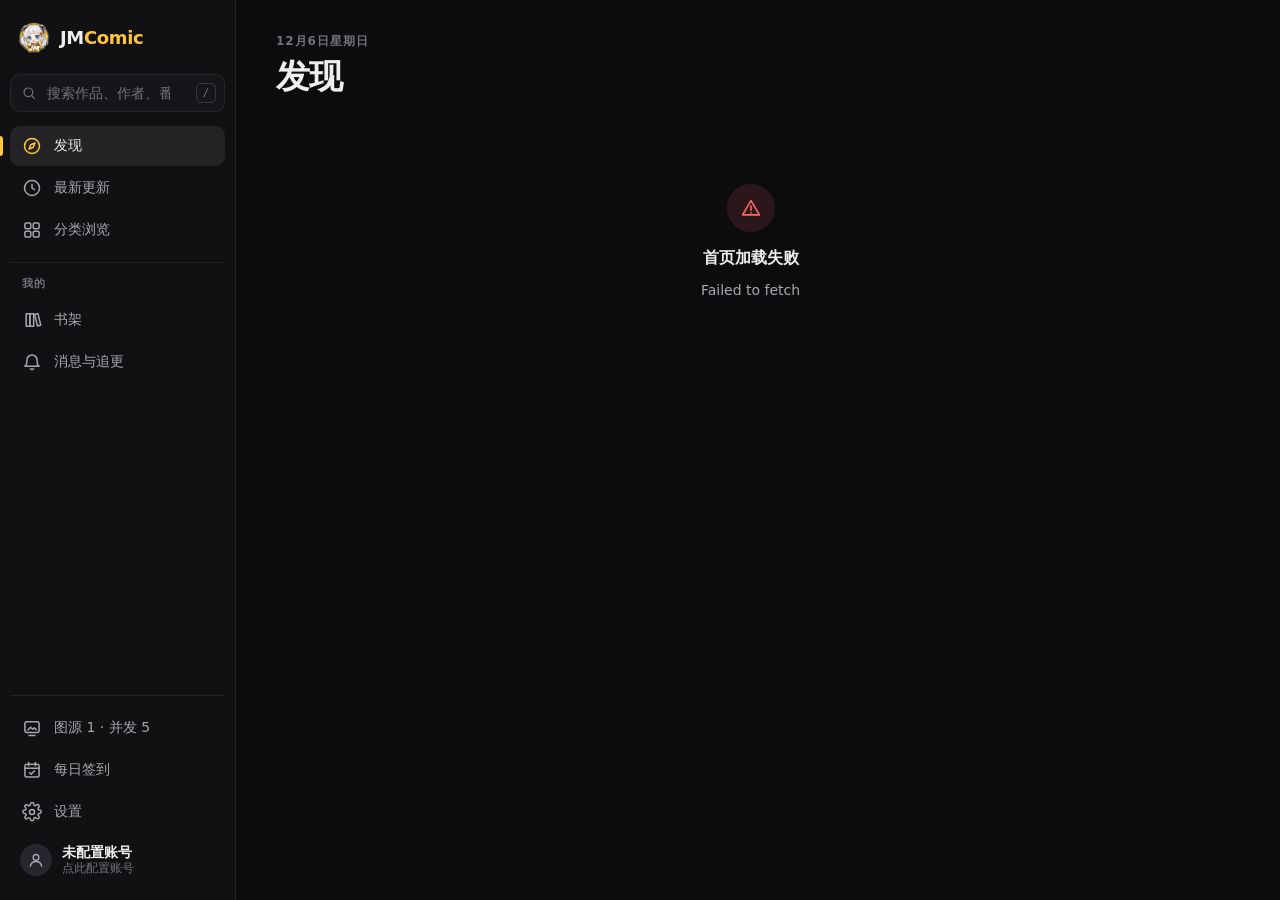
==== project/index.html @ a64b4590 "update" ====
<!doctype html>
<html lang="zh-CN">
<head>
    <meta charset="utf-8" />
    <meta name="viewport" content="width=device-width, initial-scale=1, viewport-fit=cover" />
    <meta name="theme-color" content="#0c0c0e" media="(min-width: 1100px) and (min-height: 600px)" />
    <meta name="color-scheme" content="dark" />
    <meta name="apple-mobile-web-app-status-bar-style" content="black-translucent" />
    <link rel="icon" href="./image/b5c2a091-eb74-4b78-99dd-b52dc2a1dfe5.png" />
    <link rel="apple-touch-icon" href="./image/b5c2a091-eb74-4b78-99dd-b52dc2a1dfe5.png" />
    <title>发现 · JMComic</title>
    <link rel="stylesheet" href="./style/app.css" />
    <link rel="stylesheet" href="./style/home.css" />
</head>
<body data-page="index">
    <a class="skip-link" href="#main">跳到主要内容</a>
    <main class="app-main" id="main" tabindex="-1">
        <div class="page home">
            <header class="page-head">
                <div class="page-head-copy">
                    <span class="eyebrow" data-today></span>
                    <h1 class="page-title">发现</h1>
                </div>
            </header>

            <div class="home-layout">
                <section class="random" aria-labelledby="random-title" aria-busy="true">
                    <div class="random-backdrop" aria-hidden="true"><img alt="" /></div>
                    <div class="random-media">
                        <a class="cover random-cover" data-random-cover aria-disabled="true"><img alt="" /></a>
                        <div class="random-pager">
                            <button class="icon-btn" type="button" data-random-prev aria-label="上一本（较早的随机结果）" disabled><svg viewBox="0 0 24 24" width="24" height="24" aria-hidden="true" fill="none" stroke="currentColor" stroke-width="1.8" stroke-linecap="round" stroke-linejoin="round"><path d="m15 6-6 6 6 6"/></svg></button>
                            <span class="random-position mono" data-random-position aria-live="polite">—</span>
                            <button class="icon-btn" type="button" data-random-next aria-label="下一本（较新的随机结果）" disabled><svg viewBox="0 0 24 24" width="24" height="24" aria-hidden="true" fill="none" stroke="currentColor" stroke-width="1.8" stroke-linecap="round" stroke-linejoin="round"><path d="m9 6 6 6-6 6"/></svg></button>
                        </div>
                    </div>
                    <div class="random-copy">
                        <p class="random-kicker">
                            <span class="random-label">随机一本</span>
                            <span class="mono" data-random-id>JM ———</span>
                            <span class="random-status" data-random-status>正在抽取</span>
                        </p>
                        <h2 class="random-title" id="random-title" data-random-title>正在寻找一本有效的作品…</h2>
                        <p class="random-author" data-random-author>&nbsp;</p>
                        <p class="random-description" data-random-description></p>
                        <div class="tag-list random-tags" data-random-tags></div>
                        <dl class="random-stats">
                            <div><dt>章节</dt><dd class="num" data-random-chapters>—</dd></div>
                            <div><dt>页数</dt><dd class="num" data-random-pages>—</dd></div>
                            <div><dt>评论</dt><dd class="num" data-random-comments>—</dd></div>
                            <div><dt>发布</dt><dd class="num" data-random-date>—</dd></div>
                        </dl>
                        <div class="random-actions">
                            <a class="btn btn-primary" data-random-open aria-disabled="true">查看详情</a>
                            <button class="btn btn-outline" type="button" data-random-trigger><svg viewBox="0 0 24 24" width="24" height="24" aria-hidden="true" fill="none" stroke="currentColor" stroke-width="1.8" stroke-linecap="round" stroke-linejoin="round"><path d="M16 4h4v4"/><path d="M4 20 20 4"/><path d="M20 16v4h-4"/><path d="m15 15 5 5"/><path d="M4 4l5 5"/></svg><span data-random-trigger-label>换一本</span></button>
                            <button class="btn btn-outline" type="button" data-random-later hidden><svg viewBox="0 0 24 24" width="24" height="24" aria-hidden="true" fill="none" stroke="currentColor" stroke-width="1.8" stroke-linecap="round" stroke-linejoin="round"><circle cx="12" cy="12" r="8.5"/><path d="M12 7.5V12l3 2"/></svg><span>稍后再看</span></button>
                            <a class="btn btn-ghost" href="./library.html?view=random" data-navigation="same-tab">随机历史</a>
                        </div>
                    </div>
                </section>

                <div class="home-side">
                    <section class="section continue later" aria-labelledby="later-title" hidden>
                        <div class="section-head">
                            <h2 class="section-title" id="later-title">稍后再看</h2>
                            <a class="section-link" href="./library.html?view=later" data-navigation="same-tab">全部</a>
                        </div>
                        <ol class="continue-list later-list"></ol>
                    </section>

                    <section class="section continue reading" aria-labelledby="continue-title" hidden>
                        <div class="section-head">
                            <h2 class="section-title" id="continue-title">继续阅读</h2>
                            <a class="section-link" href="./library.html?view=history" data-navigation="same-tab">全部</a>
                        </div>
                        <ol class="continue-list"></ol>
                    </section>
                </div>

                <section class="section home-tags" aria-labelledby="tags-title">
                    <div class="section-head">
                        <h2 class="section-title" id="tags-title">常用标签</h2>
                        <a class="section-link" href="./categories.html" data-navigation="same-tab">全部分类</a>
                    </div>
                    <div class="chip-row is-scroll">
                        <a class="chip" href="./search.html?sq=%E5%B7%A8%E4%B9%B3">巨乳</a>
                        <a class="chip" href="./search.html?sq=%E4%B9%B3%E6%B1%81">乳汁</a>
                        <a class="chip" href="./search.html?sq=%E4%BF%AE%E5%A5%B3">修女</a>
                        <a class="chip" href="./search.html?sq=%E5%82%AC%E7%9C%A0">催眠</a>
                        <a class="chip" href="./search.html?sq=%E5%A5%B3%E4%BB%86">女仆</a>
                        <a class="chip" href="./search.html?sq=%E6%80%AA%E7%89%A9%E5%A5%B3%E5%AD%A9">怪物女孩</a>
                        <a class="chip" href="./search.html?sq=%E5%B8%B8%E8%AF%86%E6%94%B9%E5%8F%98">常识改变</a>
                    </div>
                </section>

                <div class="shelves" aria-busy="true" aria-live="polite">
                    <div class="loading-row" role="status"><span class="spinner" aria-hidden="true"></span><span>正在整理今日书架</span></div>
                </div>
            </div>
        </div>
    </main>
    <script type="module" src="./src/pages/index.js"></script>
</body>
</html>
---- project/style/app.css ----
/*
 * JMComic V2 design system.
 * One dark material family: every surface is a luminance step above the canvas,
 * separated by hairlines rather than heavy boxes. The brand yellow is the only accent.
 */

:root {
    color-scheme: dark;

    /* Luminance ladder */
    --bg: #0c0c0e;
    --bg-raised: #111114;
    --surface: #16161a;
    --surface-2: #1d1d22;
    --surface-3: #26262c;
    --elevated: #1f1f24;
    --overlay: rgba(4, 4, 6, 0.62);

    /* Ink */
    --text: #eeeef0;
    --text-2: #a6a6ae;
    --text-3: #72727b;
    --text-inverse: #16120a;

    /* Lines */
    --line: rgba(255, 255, 255, 0.075);
    --line-strong: rgba(255, 255, 255, 0.14);
    --line-inset: inset 0 0 0 1px rgba(255, 255, 255, 0.06);

    /* Brand + semantic */
    --accent: #ffc53d;
    --accent-hover: #ffd466;
    --accent-press: #e9b12e;
    --accent-soft: rgba(255, 197, 61, 0.13);
    --accent-line: rgba(255, 197, 61, 0.42);
    --accent-text: #ffd36b;
    --success: #43d492;
    --success-soft: rgba(67, 212, 146, 0.13);
    --warning: #ff9447;
    --warning-soft: rgba(255, 148, 71, 0.14);
    --error: #ff6464;
    --error-soft: rgba(255, 100, 100, 0.13);
    --info: #66b8ff;
    --info-soft: rgba(102, 184, 255, 0.14);

    /* Interaction washes */
    --hover: rgba(255, 255, 255, 0.055);
    --active: rgba(255, 255, 255, 0.095);
    --selected: rgba(255, 255, 255, 0.08);
    --focus-ring: 0 0 0 2px var(--bg), 0 0 0 4px rgba(255, 197, 61, 0.78);

    /* Materials */
    --material: rgba(22, 22, 26, 0.78);
    --material-strong: rgba(18, 18, 21, 0.9);
    --blur: saturate(1.5) blur(22px);

    /* Depth */
    --shadow-1: 0 1px 2px rgba(0, 0, 0, 0.35);
    --shadow-2: 0 10px 28px -8px rgba(0, 0, 0, 0.6), 0 2px 6px rgba(0, 0, 0, 0.3);
    --shadow-3: 0 24px 60px -12px rgba(0, 0, 0, 0.72), 0 4px 12px rgba(0, 0, 0, 0.35);

    /* Shape */
    --r-xs: 6px;
    --r-sm: 8px;
    --r-md: 10px;
    --r-lg: 14px;
    --r-xl: 18px;

    /* Type */
    --font: -apple-system, BlinkMacSystemFont, "SF Pro Text", "PingFang SC", "Hiragino Sans GB", "Noto Sans CJK SC", "Microsoft YaHei", system-ui, sans-serif;
    --font-display: -apple-system, BlinkMacSystemFont, "SF Pro Display", "PingFang SC", "Hiragino Sans GB", system-ui, sans-serif;
    --font-mono: ui-monospace, "SF Mono", SFMono-Regular, Menlo, Consolas, monospace;

    /* Motion */
    --ease: cubic-bezier(0.2, 0.8, 0.2, 1);
    --ease-out: cubic-bezier(0.16, 1, 0.3, 1);
    --t-fast: 120ms;
    --t-med: 220ms;
    --t-slow: 360ms;

    /* Safe areas */
    --safe-top: env(safe-area-inset-top, 0px);
    --safe-right: env(safe-area-inset-right, 0px);
    --safe-bottom: env(safe-area-inset-bottom, 0px);
    --safe-left: env(safe-area-inset-left, 0px);

    /* Layout (compact defaults: iPhone portrait) */
    --gutter: 16px;
    --nav-w: 0px;
    --tabbar-h: 0px;
    --chrome-bottom: var(--safe-bottom);
    --card-min: 136px;
    --content-max: 1560px;
    --measure: 68ch;
    --control-h: 44px;
}

@media (min-width: 700px) {
    :root {
        --gutter: 28px;
        --nav-w: 76px;
        --tabbar-h: 0px;
        --chrome-bottom: var(--safe-bottom);
        --card-min: 150px;
        --control-h: 40px;
    }
}

@media (min-width: 1100px) {
    :root {
        --gutter: 40px;
        --nav-w: 236px;
        --card-min: 164px;
    }
}

@media (min-width: 1600px) {
    :root {
        --gutter: 56px;
        --card-min: 176px;
    }
}

@media (pointer: coarse) {
    :root { --control-h: 44px; }
}

/* ---------- Base ---------- */

*,
*::before,
*::after { box-sizing: border-box; }

html {
    /* 长短页面都预留滚动条空间，避免切换时内容横向跳动。 */
    scrollbar-gutter: stable;
    -webkit-text-size-adjust: 100%;
    text-size-adjust: 100%;
    background: var(--bg);
    scroll-padding-top: calc(var(--safe-top) + 16px);
    scroll-padding-bottom: calc(var(--chrome-bottom) + 16px);
}

/* 兼容尚不支持 scrollbar-gutter 的浏览器。 */
@supports not (scrollbar-gutter: stable) {
    html { overflow-y: scroll; }
}

body {
    margin: 0;
    min-height: 100vh;
    min-height: 100dvh;
    background: var(--bg);
    color: var(--text);
    font: 400 15px/1.55 var(--font);
    font-feature-settings: "tnum" 0;
    -webkit-font-smoothing: antialiased;
    -moz-osx-font-smoothing: grayscale;
    -webkit-tap-highlight-color: transparent;
    overflow-wrap: break-word;
}

img { display: block; max-width: 100%; }
svg { flex: none; }
a { color: inherit; text-decoration: none; }
button, input, select, textarea { font: inherit; color: inherit; }
button { cursor: pointer; }
button:disabled { cursor: default; }
h1, h2, h3, h4, p, dl, dd, ul, ol, figure { margin: 0; }
ul, ol { padding: 0; list-style: none; }
[hidden] { display: none !important; }
::selection { background: rgba(255, 197, 61, 0.32); color: #fff; }

:focus { outline: none; }
:focus-visible { outline: none; box-shadow: var(--focus-ring); }

.visually-hidden {
    position: absolute !important;
    width: 1px; height: 1px;
    margin: -1px; padding: 0;
    overflow: hidden;
    clip: rect(0 0 0 0);
    white-space: nowrap;
    border: 0;
}

.skip-link {
    position: fixed;
    top: calc(var(--safe-top) + 8px);
    left: calc(var(--safe-left) + 8px);
    z-index: 60;
    padding: 8px 14px;
    border-radius: var(--r-sm);
    background: var(--accent);
    color: var(--text-inverse);
    font-weight: 600;
    transform: translateY(-160%);
}
.skip-link:focus-visible { transform: none; }

.mono { font-family: var(--font-mono); font-variant-numeric: tabular-nums; letter-spacing: 0; }
.num { font-variant-numeric: tabular-nums; }

/* ---------- App shell ---------- */

.app-main {
    min-height: 100vh;
    min-height: 100dvh;
    padding-left: calc(var(--nav-w) + var(--safe-left));
    padding-right: var(--safe-right);
    padding-bottom: calc(var(--chrome-bottom) + 32px);
}

.page {
    width: 100%;
    max-width: calc(var(--content-max) + var(--gutter) * 2);
    margin: 0 auto;
    padding: calc(var(--safe-top) + 20px) var(--gutter) 0;
}

@media (min-width: 700px) {
    .page { padding-top: calc(var(--safe-top) + 32px); }
}

/* Sidebar / rail */
.app-nav {
    position: fixed;
    inset: 0 auto 0 0;
    z-index: 20;
    display: none;
    flex-direction: column;
    width: calc(var(--nav-w) + var(--safe-left));
    padding: calc(var(--safe-top) + 16px) 10px calc(var(--safe-bottom) + 14px) calc(var(--safe-left) + 10px);
    background: var(--bg-raised);
    border-right: 1px solid var(--line);
    overflow-y: auto;
    overscroll-behavior: contain;
    scrollbar-width: none;
}
.app-nav::-webkit-scrollbar { display: none; }

@media (min-width: 700px) {
    .app-nav { display: flex; }
}

.brand {
    display: flex;
    align-items: center;
    gap: 10px;
    min-height: 44px;
    padding: 0 8px;
    margin-bottom: 14px;
    border-radius: var(--r-md);
}
.brand img {
    width: 32px;
    height: 32px;
    border-radius: 50%;
}
.brand-name {
    font: 800 18px/1 var(--font-display);
    letter-spacing: -0.02em;
}
.brand-name b { color: var(--accent); font-weight: inherit; }

.nav-search {
    position: relative;
    margin: 0 0 14px;
}
.nav-search input {
    width: 100%;
    height: 38px;
    padding: 0 40px 0 36px;
    border: 1px solid var(--line);
    border-radius: var(--r-md);
    background: var(--surface);
    font-size: 14px;
    transition: border-color var(--t-fast) var(--ease), background-color var(--t-fast) var(--ease);
}
.nav-search input::placeholder { color: var(--text-3); }
.nav-search input:focus { border-color: var(--accent-line); background: var(--surface-2); box-shadow: none; }
.nav-search svg {
    position: absolute;
    left: 11px;
    top: 50%;
    width: 16px;
    height: 16px;
    color: var(--text-3);
    transform: translateY(-50%);
    pointer-events: none;
}
.nav-search kbd {
    position: absolute;
    right: 9px;
    top: 50%;
    transform: translateY(-50%);
    min-width: 20px;
    padding: 1px 5px;
    border: 1px solid var(--line-strong);
    border-radius: 5px;
    color: var(--text-3);
    font: 500 11px/16px var(--font-mono);
    text-align: center;
}
.nav-item.nav-search-button { display: none; }

.nav-group { display: grid; gap: 2px; }
.nav-group + .nav-group {
    margin-top: 12px;
    padding-top: 12px;
    border-top: 1px solid var(--line);
}
.nav-label {
    padding: 0 12px 6px;
    color: var(--text-3);
    font-size: 11px;
    font-weight: 600;
    letter-spacing: 0.08em;
}

.nav-item {
    position: relative;
    display: flex;
    align-items: center;
    gap: 12px;
    min-height: 40px;
    padding: 0 12px;
    border: 0;
    border-radius: var(--r-md);
    background: transparent;
    color: var(--text-2);
    font-size: 14px;
    font-weight: 500;
    text-align: left;
    transition: background-color var(--t-fast) var(--ease), color var(--t-fast) var(--ease);
}
.nav-item svg { width: 20px; height: 20px; }
.nav-item[aria-current="page"] {
    background: var(--selected);
    color: var(--text);
}
.nav-item[aria-current="page"] svg { color: var(--accent); }
.nav-item[aria-current="page"]::before {
    content: "";
    position: absolute;
    left: -10px;
    top: 10px;
    bottom: 10px;
    width: 3px;
    border-radius: 0 3px 3px 0;
    background: var(--accent);
}
@media (hover: hover) {
    .nav-item:hover { background: var(--hover); color: var(--text); }
}
.nav-item:active { background: var(--active); }
.nav-item .nav-badge { margin-left: auto; }

.nav-footer {
    display: grid;
    gap: 2px;
    margin-top: auto;
    padding-top: 12px;
    border-top: 1px solid var(--line);
}
.nav-account {
    display: flex;
    align-items: center;
    gap: 10px;
    min-height: 52px;
    padding: 8px 10px;
    border: 0;
    border-radius: var(--r-md);
    background: transparent;
    text-align: left;
}
@media (hover: hover) {
    .nav-account:hover { background: var(--hover); }
}
.nav-account:active { background: var(--active); }
.avatar {
    display: grid;
    place-items: center;
    width: 32px;
    height: 32px;
    border-radius: 50%;
    background: var(--surface-3);
    color: var(--text-2);
    font-size: 13px;
    font-weight: 700;
    flex: none;
}
.avatar.is-configured { background: var(--accent-soft); color: var(--accent-text); box-shadow: inset 0 0 0 1px var(--accent-line); }
.avatar svg { width: 18px; height: 18px; }
.nav-account-copy { display: grid; min-width: 0; line-height: 1.3; }
.nav-account-copy strong { font-size: 14px; font-weight: 600; overflow: hidden; text-overflow: ellipsis; white-space: nowrap; }
.nav-account-copy small { color: var(--text-3); font-size: 12px; }

.badge {
    display: inline-grid;
    place-items: center;
    min-width: 18px;
    height: 18px;
    padding: 0 5px;
    border-radius: 9px;
    background: var(--accent);
    color: var(--text-inverse);
    font: 700 11px/1 var(--font);
    font-variant-numeric: tabular-nums;
}

/* Rail: iPad portrait, iPhone landscape */
@media (min-width: 700px) and (max-width: 1099px) {
    .app-nav { align-items: center; padding-inline: calc(var(--safe-left) + 8px) 8px; }
    .brand { padding: 0; justify-content: center; width: 52px; }
    .brand-name, .nav-label, .nav-item-label, .nav-account-copy, .nav-search { display: none; }
    .nav-item.nav-search-button { display: grid; }
    .nav-group, .nav-footer { width: 100%; justify-items: center; }
    .nav-item {
        flex-direction: column;
        justify-content: center;
        gap: 3px;
        width: 58px;
        min-height: 54px;
        padding: 6px 0;
        font-size: 10.5px;
        font-weight: 600;
        letter-spacing: 0.01em;
    }
    .nav-item .nav-item-short { display: block; }
    .nav-item[aria-current="page"]::before { left: -8px; top: 14px; bottom: 14px; }
    .nav-item .nav-badge { position: absolute; top: 4px; right: 6px; margin: 0; }
    .nav-account { justify-content: center; width: 52px; min-height: 52px; padding: 0; }
}
.nav-item-short { display: none; }

@media (min-width: 700px) and (max-width: 1099px) and (max-height: 520px) {
    .app-nav { padding-top: calc(var(--safe-top) + 8px); }
    .brand { margin-bottom: 6px; min-height: 36px; }
    .brand img { width: 26px; height: 26px; }
    .nav-item { min-height: 42px; }
    .nav-item .nav-item-short { display: none; }
    .nav-group + .nav-group { margin-top: 6px; padding-top: 6px; }
}

/* The masthead stays in flow; navigation opens in a full-screen left drawer. */
.mobile-header {
    padding: var(--safe-top) max(16px, var(--safe-right)) 0 max(16px, var(--safe-left));
    border-bottom: 1px solid var(--line);
}
.mobile-masthead { display: flex; align-items: center; gap: 12px; min-height: 64px; }
.mobile-brand { flex: 1; font: 750 25px/1 var(--font-display); letter-spacing: -1px; }
.mobile-brand b { color: var(--accent); }
.mobile-masthead .icon-btn { background: none; border: 0; }
.mobile-navigation { padding: 8px 0 16px; }
.mobile-navigation .nav-item { min-height: 48px; }
.mobile-navigation .nav-item-label { display: inline; }
.mobile-navigation .nav-item-short { display: none; }
.mobile-menu-actions { border-top: 1px solid var(--line); margin-top: 8px; padding-top: 8px; }
@media (max-width: 699px) {
    body:not(.reader-body) .app-main { min-height: calc(100dvh - 64px - var(--safe-top)); }
    body:not(.reader-body) .app-main .page { padding-top: 20px; }
}
@media (min-width: 700px) { .mobile-header { display: none; } }

/* ---------- Page header ---------- */

.page-head {
    display: flex;
    flex-wrap: wrap;
    align-items: flex-end;
    justify-content: space-between;
    gap: 12px 24px;
    margin-bottom: 24px;
}
.page-head-copy { min-width: 0; max-width: var(--measure); }
.eyebrow {
    display: block;
    margin-bottom: 6px;
    color: var(--text-3);
    font-size: 12px;
    font-weight: 600;
    letter-spacing: 0.08em;
}
.page-title {
    font: 700 28px/1.15 var(--font-display);
    letter-spacing: -0.022em;
}
.page-lede {
    margin-top: 8px;
    color: var(--text-2);
    font-size: 15px;
}
.page-actions { display: flex; flex-wrap: wrap; gap: 8px; }

@media (min-width: 700px) {
    .page-title { font-size: 34px; }
    .page-head { margin-bottom: 32px; }
}

.section { margin-top: 40px; }
.section:first-child { margin-top: 0; }
.section-head {
    display: flex;
    align-items: baseline;
    justify-content: space-between;
    gap: 12px;
    margin-bottom: 14px;
}
.section-title {
    font: 700 19px/1.25 var(--font-display);
    letter-spacing: -0.012em;
}
.section-meta { color: var(--text-3); font-size: 13px; }
.section-link {
    display: inline-flex;
    align-items: center;
    gap: 4px;
    min-height: 32px;
    color: var(--accent-text);
    font-size: 14px;
    font-weight: 500;
}
.section-link svg { width: 14px; height: 14px; }
@media (hover: hover) {
    .section-link:hover { color: var(--accent-hover); }
}

/* ---------- Controls ---------- */

.btn {
    --btn-bg: var(--surface-3);
    --btn-fg: var(--text);
    --btn-hover: #2f2f36;
    --btn-press: #37373f;
    position: relative;
    display: inline-flex;
    align-items: center;
    justify-content: center;
    gap: 8px;
    min-height: var(--control-h);
    padding: 0 16px;
    border: 0;
    border-radius: var(--r-md);
    background: var(--btn-bg);
    color: var(--btn-fg);
    font-size: 15px;
    font-weight: 600;
    line-height: 1.2;
    white-space: nowrap;
    user-select: none;
    -webkit-user-select: none;
    transition: background-color var(--t-fast) var(--ease), color var(--t-fast) var(--ease), transform var(--t-fast) var(--ease), box-shadow var(--t-fast) var(--ease), opacity var(--t-fast) var(--ease);
}
.btn svg { width: 18px; height: 18px; }
@media (hover: hover) {
    .btn:hover:not(:disabled):not([aria-disabled="true"]) { background: var(--btn-hover); }
}
.btn:active:not(:disabled):not([aria-disabled="true"]) { background: var(--btn-press); transform: scale(0.98); }
.btn:disabled,
.btn[aria-disabled="true"] { opacity: 0.42; pointer-events: none; }

.btn-primary {
    --btn-bg: var(--accent);
    --btn-fg: var(--text-inverse);
    --btn-hover: var(--accent-hover);
    --btn-press: var(--accent-press);
}
.btn-ghost {
    --btn-bg: transparent;
    --btn-fg: var(--text-2);
    --btn-hover: var(--hover);
    --btn-press: var(--active);
}
.btn-ghost:hover { color: var(--text); }
.btn-outline {
    --btn-bg: transparent;
    --btn-hover: var(--hover);
    --btn-press: var(--active);
    box-shadow: inset 0 0 0 1px var(--line-strong);
}
.btn-danger { --btn-fg: var(--error); }
.btn-sm { min-height: 34px; padding: 0 12px; font-size: 14px; border-radius: var(--r-sm); }
.btn-block { width: 100%; }
.btn.is-on {
    --btn-bg: var(--accent-soft);
    --btn-fg: var(--accent-text);
    --btn-hover: rgba(255, 197, 61, 0.2);
    --btn-press: rgba(255, 197, 61, 0.26);
}
.btn.is-busy { color: transparent; }
.btn.is-busy::after {
    content: "";
    position: absolute;
    width: 16px;
    height: 16px;
    border: 2px solid var(--btn-fg);
    border-right-color: transparent;
    border-radius: 50%;
    animation: spin 700ms linear infinite;
}

.icon-btn {
    display: inline-grid;
    place-items: center;
    width: var(--control-h);
    height: var(--control-h);
    padding: 0;
    border: 0;
    border-radius: var(--r-md);
    background: transparent;
    color: var(--text-2);
    transition: background-color var(--t-fast) var(--ease), color var(--t-fast) var(--ease), transform var(--t-fast) var(--ease);
}
.icon-btn svg { width: 20px; height: 20px; }
@media (hover: hover) {
    .icon-btn:hover:not(:disabled) { background: var(--hover); color: var(--text); }
}
.icon-btn:active:not(:disabled) { background: var(--active); transform: scale(0.95); }
.icon-btn:disabled, .icon-btn[aria-disabled="true"] { opacity: 0.35; pointer-events: none; }
.icon-btn.is-filled { background: var(--surface-2); color: var(--text); }

/* Chips and segmented choices */
.chip-row {
    display: flex;
    flex-wrap: wrap;
    gap: 8px;
}
.chip-row.is-scroll {
    flex-wrap: nowrap;
    overflow-x: auto;
    margin-inline: calc(var(--gutter) * -1);
    padding-inline: var(--gutter);
    scroll-padding-inline: var(--gutter);
    scrollbar-width: none;
    -webkit-overflow-scrolling: touch;
}
.chip-row.is-scroll::-webkit-scrollbar { display: none; }

.chip {
    display: inline-flex;
    align-items: center;
    gap: 6px;
    flex: none;
    min-height: 34px;
    padding: 0 13px;
    border: 0;
    border-radius: var(--r-sm);
    background: var(--surface-2);
    color: var(--text-2);
    font-size: 14px;
    font-weight: 500;
    white-space: nowrap;
    box-shadow: var(--line-inset);
    transition: background-color var(--t-fast) var(--ease), color var(--t-fast) var(--ease), box-shadow var(--t-fast) var(--ease), transform var(--t-fast) var(--ease);
}
.chip span {
    color: var(--text-3);
    font-size: 12px;
    font-variant-numeric: tabular-nums;
}
@media (hover: hover) {
    .chip:hover:not(:disabled) { background: var(--surface-3); color: var(--text); }
}
.chip:active:not(:disabled) { transform: scale(0.97); }
.chip.active,
.chip[aria-pressed="true"],
.chip[aria-checked="true"] {
    background: var(--accent-soft);
    color: var(--accent-text);
    box-shadow: inset 0 0 0 1px var(--accent-line);
}
.chip.active span, .chip[aria-pressed="true"] span { color: var(--accent-text); opacity: 0.8; }
.chip:disabled { opacity: 0.35; cursor: not-allowed; }
@media (pointer: coarse) { .chip { min-height: 38px; } }

.segmented {
    display: inline-flex;
    gap: 2px;
    padding: 3px;
    border-radius: var(--r-md);
    background: var(--surface);
    box-shadow: var(--line-inset);
    max-width: 100%;
    overflow-x: auto;
    scrollbar-width: none;
}
.segmented::-webkit-scrollbar { display: none; }
.segmented button {
    flex: 1 0 auto;
    min-height: 34px;
    padding: 0 14px;
    border: 0;
    border-radius: 7px;
    background: transparent;
    color: var(--text-2);
    font-size: 14px;
    font-weight: 600;
    white-space: nowrap;
    transition: background-color var(--t-fast) var(--ease), color var(--t-fast) var(--ease);
}
@media (hover: hover) {
    .segmented button:hover { color: var(--text); }
}
.segmented button[aria-selected="true"],
.segmented button[aria-pressed="true"],
.segmented button.active {
    background: var(--surface-3);
    color: var(--text);
    box-shadow: var(--shadow-1);
}
.segmented.is-block { display: flex; width: 100%; }
@media (pointer: coarse) { .segmented button { min-height: 38px; } }

/* Tags (links to search) */
.tag-list { display: flex; flex-wrap: wrap; gap: 6px; }
.tag {
    display: inline-flex;
    align-items: center;
    min-height: 28px;
    padding: 0 10px;
    border-radius: var(--r-xs);
    background: var(--surface-2);
    color: var(--text-2);
    font-size: 13px;
    transition: background-color var(--t-fast) var(--ease), color var(--t-fast) var(--ease);
}
@media (hover: hover) {
    a.tag:hover { background: var(--surface-3); color: var(--text); }
}
a.tag:active { background: var(--active); }
@media (pointer: coarse) { .tag { min-height: 32px; } }
.tag.is-compact { min-height: 22px; padding: 0 7px; font-size: 12px; }
@media (pointer: coarse) { .tag.is-compact { min-height: 26px; } }
.tag-more { background: transparent; color: var(--text-3); box-shadow: var(--line-inset); }

/* Tag and author stances set on the settings page: like / fond / soft avoid / dislike */
[data-preference="like"] { --preference: var(--success); --preference-soft: var(--success-soft); }
[data-preference="fond"] { --preference: var(--info); --preference-soft: var(--info-soft); }
[data-preference="avoid"] { --preference: var(--warning); --preference-soft: var(--warning-soft); }
[data-preference="dislike"] { --preference: var(--error); --preference-soft: var(--error-soft); }
.tag[data-preference], a.tag[data-preference]:hover { background: var(--preference-soft); color: var(--preference); }
.tag[data-preference="dislike"] { text-decoration: line-through; text-decoration-thickness: 1px; }
/* Author hits are badges with a symbol, so they read at a glance and without colour. */
.author-name[data-preference] {
    display: inline-flex;
    align-items: center;
    gap: 3px;
    padding: 0 6px;
    border-radius: var(--r-xs);
    background: var(--preference-soft);
    box-shadow: inset 0 0 0 1px var(--preference);
    color: var(--preference);
    font-weight: 700;
    line-height: 1.5;
    white-space: nowrap;
}
.author-name[data-preference]::before { font-size: 0.85em; }
a.author-name { text-underline-offset: 2px; transition: color var(--t-fast) var(--ease); }
@media (hover: hover) {
    a.author-name:not([data-preference]):hover { color: var(--accent-text); text-decoration: underline; }
    a.author-name[data-preference]:hover { text-decoration: underline; }
}
.author-name[data-preference="like"]::before { content: "♥"; }
.author-name[data-preference="dislike"]::before { content: "✕"; }
@media (hover: hover) {
    a.tag[data-preference]:hover { box-shadow: inset 0 0 0 1px currentColor; }
}
.tag-legend { display: flex; flex-wrap: wrap; gap: 6px 16px; color: var(--text-3); font-size: 12px; }
.tag-legend span { display: inline-flex; align-items: center; gap: 6px; }
.tag-legend span::before { content: ""; width: 8px; height: 8px; border-radius: 50%; background: currentColor; }
.tag-legend [data-preference], .preference-group-title[data-preference] { color: var(--preference); }

/* Forms */
.form { display: grid; gap: 16px; }
.form-grid {
    display: grid;
    gap: 16px;
    grid-template-columns: repeat(auto-fit, minmax(min(100%, 220px), 1fr));
}
.form-grid .span-all { grid-column: 1 / -1; }
.field { display: grid; gap: 7px; min-width: 0; }
.field-label {
    color: var(--text-2);
    font-size: 13px;
    font-weight: 600;
}
.field-hint { color: var(--text-3); font-size: 12.5px; }
.input,
.select,
.textarea {
    width: 100%;
    min-height: var(--control-h);
    padding: 0 13px;
    border: 1px solid var(--line-strong);
    border-radius: var(--r-md);
    background: var(--bg-raised);
    color: var(--text);
    font-size: 16px; /* prevents iOS focus zoom */
    transition: border-color var(--t-fast) var(--ease), box-shadow var(--t-fast) var(--ease), background-color var(--t-fast) var(--ease);
    -webkit-appearance: none;
    appearance: none;
}
@media (min-width: 700px) and (pointer: fine) {
    .input, .select, .textarea { font-size: 14.5px; }
}
.input::placeholder, .textarea::placeholder { color: var(--text-3); }
.input:focus, .select:focus, .textarea:focus {
    border-color: var(--accent-line);
    background: var(--surface);
    box-shadow: 0 0 0 3px rgba(255, 197, 61, 0.14);
}
.input[readonly] { color: var(--text-3); background: transparent; border-style: dashed; }
.input:disabled, .select:disabled { opacity: 0.45; }
.textarea { min-height: 112px; padding: 11px 13px; resize: vertical; line-height: 1.55; }
.select {
    padding-right: 36px;
    background-image: url("data:image/svg+xml,%3Csvg xmlns='http://www.w3.org/2000/svg' viewBox='0 0 16 16' fill='none' stroke='%23a6a6ae' stroke-width='1.6' stroke-linecap='round' stroke-linejoin='round'%3E%3Cpath d='m4 6 4 4 4-4'/%3E%3C/svg%3E");
    background-repeat: no-repeat;
    background-position: right 12px center;
    background-size: 14px;
}
.input[type="number"] { font-variant-numeric: tabular-nums; }

/* Switch row */
.switch {
    display: flex;
    align-items: center;
    gap: 14px;
    min-height: var(--control-h);
    cursor: pointer;
}
.switch input {
    position: relative;
    flex: none;
    width: 44px;
    height: 26px;
    margin: 0;
    border-radius: 13px;
    background: var(--surface-3);
    box-shadow: var(--line-inset);
    cursor: pointer;
    transition: background-color var(--t-med) var(--ease);
    -webkit-appearance: none;
    appearance: none;
}
.switch input::after {
    content: "";
    position: absolute;
    top: 3px;
    left: 3px;
    width: 20px;
    height: 20px;
    border-radius: 50%;
    background: #d6d6db;
    box-shadow: 0 1px 3px rgba(0, 0, 0, 0.4);
    transition: transform var(--t-med) var(--ease-out), background-color var(--t-med) var(--ease);
}
.switch input:checked { background: var(--accent); }
.switch input:checked::after { transform: translateX(18px); background: #fff; }
.switch input:disabled { opacity: 0.4; }
.switch-copy { display: grid; gap: 1px; min-width: 0; }
.switch-copy strong { font-size: 15px; font-weight: 500; }
.switch-copy small { color: var(--text-3); font-size: 12.5px; }

/* Inline status text */
.status-line {
    color: var(--text-2);
    font-size: 13.5px;
    min-height: 20px;
}
.status-line.is-success { color: var(--success); }
.status-line.is-warning { color: var(--warning); }
.status-line.is-error { color: var(--error); }

/* Grouped list (settings-style) */
.group {
    border-radius: var(--r-lg);
    background: var(--surface);
    box-shadow: var(--line-inset);
}
.group-row {
    display: flex;
    align-items: center;
    gap: 14px;
    min-height: 52px;
    padding: 10px 16px;
}
.group-row + .group-row { border-top: 1px solid var(--line); }
a.group-row, button.group-row {
    width: 100%;
    border: 0;
    background: transparent;
    text-align: left;
    transition: background-color var(--t-fast) var(--ease);
}
@media (hover: hover) {
    a.group-row:hover, button.group-row:hover { background: var(--hover); }
}
a.group-row:active, button.group-row:active { background: var(--active); }
.group-row:first-child { border-radius: var(--r-lg) var(--r-lg) 0 0; }
.group-row:last-child { border-radius: 0 0 var(--r-lg) var(--r-lg); }
.group-row:only-child { border-radius: var(--r-lg); }
.group-row > svg { width: 20px; height: 20px; color: var(--text-2); }
.group-row-copy { display: grid; min-width: 0; flex: 1; line-height: 1.35; }
.group-row-copy small { color: var(--text-3); font-size: 12.5px; }
.group-row .chevron { width: 16px; height: 16px; color: var(--text-3); margin-left: auto; }

/* Panels: used sparingly for genuinely grouped tools */
.panel {
    padding: 20px;
    border-radius: var(--r-lg);
    background: var(--surface);
    box-shadow: var(--line-inset);
}
@media (min-width: 700px) {
    .panel { padding: 24px; }
}
.panel-head {
    display: flex;
    align-items: flex-start;
    justify-content: space-between;
    gap: 12px;
    margin-bottom: 18px;
}
.panel-title { font: 650 17px/1.3 var(--font-display); }
.panel-sub { margin-top: 3px; color: var(--text-3); font-size: 13px; }

/* Disclosure */
.disclosure > summary {
    display: flex;
    align-items: center;
    gap: 10px;
    min-height: 44px;
    list-style: none;
    cursor: pointer;
    color: var(--text);
    font-weight: 600;
}
.disclosure > summary::-webkit-details-marker { display: none; }
.disclosure > summary .chevron {
    width: 16px;
    height: 16px;
    margin-left: auto;
    color: var(--text-3);
    transition: transform var(--t-med) var(--ease);
}
.disclosure[open] > summary .chevron { transform: rotate(180deg); }
.disclosure > summary small { color: var(--text-3); font-weight: 400; font-size: 13px; }

/* ---------- Comic cards ---------- */

.comic-grid {
    display: grid;
    grid-template-columns: minmax(0, 1fr);
    gap: 12px;
}
@media (min-width: 700px) {
    .comic-grid { grid-template-columns: repeat(auto-fill, minmax(340px, 1fr)); gap: 16px; }
}

.comic-rail {
    display: grid;
    grid-auto-flow: column;
    grid-auto-columns: 128px;
    gap: 12px;
    margin-inline: calc(var(--gutter) * -1);
    padding: 2px var(--gutter) 8px;
    overflow-x: auto;
    overscroll-behavior-x: contain;
    scroll-snap-type: x mandatory;
    scroll-padding-inline: var(--gutter);
    scrollbar-width: none;
    -webkit-overflow-scrolling: touch;
}
.comic-rail::-webkit-scrollbar { display: none; }
.comic-rail > * { scroll-snap-align: start; }
@media (min-width: 700px) {
    .comic-rail { grid-auto-columns: 150px; gap: 18px; }
}
@media (min-width: 1100px) {
    .comic-rail { grid-auto-columns: var(--card-min); }
}

.comic-card {
    display: grid;
    align-content: start;
    gap: 9px;
    min-width: 0;
}
.cover {
    position: relative;
    display: block;
    aspect-ratio: 3 / 4;
    overflow: hidden;
    border-radius: var(--r-sm);
    background: var(--surface-2);
    isolation: isolate;
    transition: transform var(--t-med) var(--ease), box-shadow var(--t-med) var(--ease);
}
.cover::after {
    content: "";
    position: absolute;
    inset: 0;
    border-radius: inherit;
    box-shadow: var(--line-inset);
    pointer-events: none;
}
.cover img {
    width: 100%;
    height: 100%;
    object-fit: cover;
    opacity: 0;
    transition: opacity var(--t-slow) var(--ease);
}
.cover img.is-loaded { opacity: 1; }
.cover.is-error::before {
    content: "封面不可用";
    position: absolute;
    inset: 0;
    display: grid;
    place-items: center;
    color: var(--text-3);
    font-size: 12px;
}
.cover:not(.is-ready)::before {
    content: "";
    position: absolute;
    inset: 0;
    background: linear-gradient(100deg, transparent 30%, rgba(255, 255, 255, 0.035) 50%, transparent 70%) var(--surface-2);
    background-size: 220% 100%;
    animation: shimmer 1.6s linear infinite;
}
.cover.is-error::before { animation: none; background: var(--surface-2); }
.cover-index {
    position: absolute;
    left: 6px;
    top: 6px;
    z-index: 1;
    padding: 2px 6px;
    border-radius: 5px;
    background: rgba(10, 10, 12, 0.72);
    color: var(--text);
    font: 600 11px/1.4 var(--font-mono);
}
@media (hover: hover) {
    a.cover:hover, .comic-card:hover .cover { transform: translateY(-3px); box-shadow: var(--shadow-2); }
}
a.cover:active { transform: scale(0.98); }

.comic-title {
    display: -webkit-box;
    overflow: hidden;
    color: var(--text);
    font-size: 14px;
    font-weight: 600;
    line-height: 1.38;
    -webkit-line-clamp: 2;
    -webkit-box-orient: vertical;
}
.comic-title a { transition: color var(--t-fast) var(--ease); }
@media (hover: hover) {
    .comic-title a:hover { color: var(--accent-text); }
}
.comic-meta {
    margin-top: -5px;
    overflow: hidden;
    color: var(--text-3);
    font-size: 12.5px;
    white-space: nowrap;
    text-overflow: ellipsis;
}

/* Rich cards: cover beside album statistics and tags */

.rich-card {
    grid-template-columns: 104px minmax(0, 1fr);
    grid-template-areas: "cover body" "tags tags";
    align-items: start;
    gap: 12px;
    padding: 10px;
    border-radius: var(--r-md);
    background: var(--surface);
    box-shadow: var(--line-inset);
}
.rich-card > .cover { grid-area: cover; }
/* Bare icon/text buttons added for watch later and search history. */
.later-toggle, .later-remove, .search-history-pick, .search-history-remove, .search-history-foot button {
    padding: 0;
    border: 0;
    background: transparent;
    color: inherit;
    font: inherit;
    cursor: pointer;
    -webkit-appearance: none;
    appearance: none;
}
/* Watch-later toggle in the card's top-right corner; the title leaves room for it. */
.rich-card { position: relative; }
.rich-card .comic-title { padding-right: 30px; }
.later-toggle {
    position: absolute;
    top: 6px;
    right: 6px;
    display: grid;
    place-items: center;
    width: 32px;
    height: 32px;
    border-radius: var(--r-sm);
    color: var(--text-3);
    transition: color var(--t-fast) var(--ease), background-color var(--t-fast) var(--ease);
}
.later-toggle svg { width: 18px; height: 18px; }
.later-toggle[aria-pressed="true"] { background: var(--accent-soft); color: var(--accent-text); }
.later-toggle:disabled { opacity: 0.5; }
@media (hover: hover) {
    .later-toggle:hover { background: var(--hover); color: var(--text); }
}
[data-watch-later].btn[aria-pressed="true"] { color: var(--accent-text); box-shadow: inset 0 0 0 1px var(--accent-text); }
.rich-card-body { grid-area: body; display: grid; align-content: start; gap: 8px; min-width: 0; }
.rich-card .comic-meta { margin-top: -4px; }
/* Wrap instead of truncating so a matched author badge is always visible. */
.rich-card .comic-meta:not(.rich-note) { display: flex; flex-wrap: wrap; align-items: center; gap: 4px; white-space: normal; }
.rich-card [data-detail="authors"] { display: contents; }
/* Cards whose author has a stance get an outline in that colour. */
.rich-card[data-author-preference="like"] { box-shadow: inset 0 0 0 1.5px var(--success); }
.rich-card[data-author-preference="dislike"] { box-shadow: inset 0 0 0 1.5px var(--error); }
.rich-card .rich-note { color: var(--text-2); }
.rich-stats {
    display: grid;
    grid-template-columns: repeat(3, auto);
    justify-content: start;
    gap: 6px 16px;
}
.rich-stats div { min-width: 0; }
.rich-stats dt { color: var(--text-3); font-size: 11px; }
.rich-stats dd { margin-top: 1px; color: var(--text-2); font-size: 13px; white-space: nowrap; font-variant-numeric: tabular-nums; }
/* Full card width under the cover; fitTagRows folds anything past two rows. */
.rich-tags { grid-area: tags; gap: 4px; min-height: 22px; max-height: 48px; overflow: hidden; }
@media (pointer: coarse) { .rich-tags { max-height: 56px; } }
.rich-tags > [hidden] { display: none; }
.rich-card:not([data-details="ready"]):not([data-details="error"]) .rich-tags::before {
    content: "";
    width: 70%;
    height: 22px;
    border-radius: var(--r-xs);
    background: linear-gradient(100deg, transparent 30%, rgba(255, 255, 255, 0.035) 50%, transparent 70%) var(--surface-2);
    background-size: 220% 100%;
    animation: shimmer 1.6s linear infinite;
}
.rich-retry { min-height: 26px; color: var(--text-3); font-size: 12px; text-decoration: underline; text-underline-offset: 3px; }
@media (hover: hover) {
    .rich-retry:hover { color: var(--text); }
}

@media (min-width: 1100px) {
    .rich-card { grid-template-columns: 120px minmax(0, 1fr); gap: 14px; padding: 12px; }
}

/* ---------- Feedback states ---------- */

.state {
    display: grid;
    justify-items: center;
    gap: 10px;
    padding: 56px 20px;
    color: var(--text-2);
    text-align: center;
}
.state.is-compact { padding: 28px 16px; }
.state-icon {
    display: grid;
    place-items: center;
    width: 48px;
    height: 48px;
    margin-bottom: 4px;
    border-radius: 50%;
    background: var(--surface-2);
    color: var(--text-3);
}
.state-icon svg { width: 22px; height: 22px; }
.state.is-error .state-icon { background: var(--error-soft); color: var(--error); }
.state.is-warning .state-icon { background: var(--warning-soft); color: var(--warning); }
.state-title { color: var(--text); font-size: 16px; font-weight: 600; }
.state-message { max-width: 44ch; font-size: 14px; }
.state .btn { margin-top: 6px; }

.spinner {
    width: 22px;
    height: 22px;
    border: 2px solid var(--surface-3);
    border-top-color: var(--accent);
    border-radius: 50%;
    animation: spin 800ms linear infinite;
}
.loading-row {
    display: flex;
    align-items: center;
    justify-content: center;
    gap: 12px;
    min-height: 88px;
    color: var(--text-3);
    font-size: 14px;
}

.feed-footer {
    display: grid;
    justify-items: center;
    gap: 10px;
    padding: 28px 0 8px;
    color: var(--text-3);
    font-size: 13px;
}
.feed-sentinel { height: 1px; }

.skeleton {
    border-radius: var(--r-xs);
    background: linear-gradient(100deg, transparent 30%, rgba(255, 255, 255, 0.035) 50%, transparent 70%) var(--surface-2);
    background-size: 220% 100%;
    animation: shimmer 1.6s linear infinite;
}
.skeleton-line { height: 12px; }

/* ---------- Sheets & dialogs ---------- */

.sheet {
    position: fixed;
    inset: var(--visual-viewport-top, 0px) 0 auto;
    height: 100vh;
    height: var(--visual-viewport-height, 100dvh);
    z-index: 40;
    display: flex;
    align-items: flex-end;
    justify-content: center;
    visibility: hidden;
    pointer-events: none;
}
.sheet.is-open { visibility: visible; pointer-events: auto; }
.sheet-backdrop {
    position: absolute;
    inset: 0;
    border: 0;
    padding: 0;
    background: var(--overlay);
    opacity: 0;
    cursor: default;
    transition: opacity var(--t-med) var(--ease);
}
.sheet.is-open .sheet-backdrop { opacity: 1; }
.sheet-panel {
    position: relative;
    display: flex;
    flex-direction: column;
    width: 100%;
    max-height: calc(var(--visual-viewport-height, 100dvh) - var(--safe-top) - 12px);
    border-radius: var(--r-xl) var(--r-xl) 0 0;
    background: var(--elevated);
    box-shadow: var(--shadow-3), inset 0 1px 0 rgba(255, 255, 255, 0.06);
    transform: translateY(100%);
    transition: transform var(--t-slow) var(--ease-out);
    overscroll-behavior: contain;
}
@supports not (height: 100dvh) {
    .sheet-panel { max-height: calc(100vh - var(--safe-top) - 12px); }
}
.sheet.is-open .sheet-panel { transform: none; }
.sheet-grabber {
    width: 36px;
    height: 5px;
    margin: 8px auto 0;
    border-radius: 3px;
    background: var(--line-strong);
    flex: none;
}
.sheet-head {
    display: flex;
    align-items: center;
    gap: 12px;
    padding: 8px 12px 8px 20px;
    flex: none;
}
.sheet-title { flex: 1; min-width: 0; font: 650 17px/1.3 var(--font-display); }
.sheet-body {
    min-height: 0;
    padding: 4px 20px calc(var(--safe-bottom) + 20px);
    overflow-y: auto;
    overscroll-behavior: contain;
    -webkit-overflow-scrolling: touch;
}

@media (min-width: 700px) {
    .sheet { align-items: center; padding: calc(var(--safe-top) + 24px) calc(var(--safe-right) + 24px) calc(var(--safe-bottom) + 24px) calc(var(--safe-left) + 24px); }
    .sheet-panel {
        width: min(560px, 100%);
        max-height: min(820px, 100%);
        border-radius: var(--r-xl);
        transform: translateY(10px) scale(0.985);
        opacity: 0;
        transition: transform var(--t-med) var(--ease-out), opacity var(--t-med) var(--ease);
    }
    .sheet.is-open .sheet-panel { opacity: 1; }
    .sheet-grabber { display: none; }
    .sheet-head { padding: 16px 14px 8px 24px; }
    .sheet-body { padding: 4px 24px 24px; }
    .sheet.is-wide .sheet-panel { width: min(860px, 100%); }
}

/* Reuse modal focus/scroll management with a horizontal full-screen transition. */
.navigation-drawer { padding: 0; align-items: stretch; overflow: hidden; }
.navigation-drawer .sheet-panel {
    width: 100%; height: 100%; max-height: 100%; border-radius: 0;
    transform: translateX(-100%); opacity: 1;
    padding-top: var(--safe-top);
}
.navigation-drawer.is-open .sheet-panel { transform: translateX(0); }
.navigation-drawer .sheet-grabber { display: none; }
.navigation-drawer .sheet-head { padding: 12px max(16px, var(--safe-right)) 12px max(20px, var(--safe-left)); }
.navigation-drawer .sheet-body { flex: 1; padding-inline: max(20px, var(--safe-left)) max(20px, var(--safe-right)); }
.navigation-drawer .nav-item { flex-direction: row; justify-content: flex-start; width: 100%; }

/* Action list used in the compact "more" sheet */
.action-grid {
    display: grid;
    grid-template-columns: repeat(3, minmax(0, 1fr));
    gap: 8px;
}
.action-tile {
    position: relative;
    display: grid;
    justify-items: center;
    align-content: center;
    gap: 8px;
    min-height: 84px;
    padding: 12px 6px;
    border: 0;
    border-radius: var(--r-lg);
    background: var(--surface-2);
    color: var(--text);
    font-size: 13px;
    font-weight: 500;
    text-align: center;
    transition: background-color var(--t-fast) var(--ease), transform var(--t-fast) var(--ease);
}
.action-tile svg { width: 24px; height: 24px; color: var(--text-2); }
.action-tile[aria-current="page"] { box-shadow: inset 0 0 0 1px var(--accent-line); }
.action-tile[aria-current="page"] svg { color: var(--accent); }
.action-tile:active { transform: scale(0.97); background: var(--surface-3); }
.action-tile .badge { position: absolute; top: 10px; right: 12px; }
.sheet-section + .sheet-section { margin-top: 22px; }
.sheet-section-title {
    margin-bottom: 10px;
    color: var(--text-3);
    font-size: 12px;
    font-weight: 600;
    letter-spacing: 0.08em;
}

/* Source + concurrency pickers */
.source-picker {
    display: grid;
    grid-template-columns: repeat(6, minmax(0, 1fr));
    gap: 6px;
}
.source-picker button,
.batch-picker button {
    min-height: 40px;
    border: 0;
    border-radius: var(--r-sm);
    background: var(--surface-2);
    color: var(--text-2);
    font: 600 14px/1 var(--font-mono);
    box-shadow: var(--line-inset);
    transition: background-color var(--t-fast) var(--ease), color var(--t-fast) var(--ease);
}
.source-picker button[aria-checked="true"],
.batch-picker button[aria-checked="true"] {
    background: var(--accent-soft);
    color: var(--accent-text);
    box-shadow: inset 0 0 0 1px var(--accent-line);
}
@media (hover: hover) {
    .source-picker button:hover, .batch-picker button:hover { color: var(--text); }
}
.batch-picker {
    display: grid;
    grid-template-columns: repeat(7, minmax(0, 1fr));
    gap: 6px;
}
.picker-note { margin-top: 8px; color: var(--text-3); font-size: 12.5px; }

/* Search sheet */
.search-form { position: relative; }
.search-form svg.search-icon {
    position: absolute;
    left: 13px;
    top: 50%;
    width: 18px;
    height: 18px;
    color: var(--text-3);
    transform: translateY(-50%);
    pointer-events: none;
}
.search-form .input { padding-left: 40px; padding-right: 80px; }
.search-form .search-submit {
    position: absolute;
    right: 5px;
    top: 50%;
    transform: translateY(-50%);
}
.search-form .search-submit:active:not(:disabled) { transform: translateY(-50%) scale(0.97); }
.search-form .input::-webkit-search-cancel-button { display: none; }

/* Recent searches: a dropdown under search boxes and a block inside the search sheet */
.search-history-pop {
    position: absolute;
    top: calc(100% + 6px);
    left: 0;
    right: 0;
    z-index: 30;
    padding: 4px;
    border: 1px solid var(--line);
    border-radius: var(--r-md);
    background: var(--surface-2);
    box-shadow: var(--shadow-2);
}
.search-history-list { display: grid; gap: 1px; }
.search-history-list li { display: flex; align-items: center; min-width: 0; border-radius: var(--r-sm); }
.search-history-pick {
    display: flex;
    flex: 1;
    align-items: center;
    gap: 8px;
    min-width: 0;
    min-height: 36px;
    padding: 0 8px;
    color: var(--text-2);
    font-size: 13.5px;
    text-align: left;
}
.search-history-pick svg, .search-history-remove svg { flex-shrink: 0; width: 15px; height: 15px; color: var(--text-3); }
.search-history-pick span { overflow: hidden; white-space: nowrap; text-overflow: ellipsis; }
.search-history-remove { display: grid; place-items: center; flex-shrink: 0; width: 32px; height: 32px; border-radius: var(--r-sm); }
.search-history-foot {
    display: flex;
    align-items: center;
    justify-content: space-between;
    padding: 6px 8px 4px;
    border-top: 1px solid var(--line);
    margin-top: 4px;
    color: var(--text-3);
    font-size: 12px;
}
.search-history-foot button { color: var(--text-3); font-size: 12px; }
.search-history-head { display: flex; align-items: center; justify-content: space-between; gap: 12px; margin-bottom: 6px; }
.search-history-head .sheet-section-title { margin: 0; }
.search-history-section .search-history-pick { min-height: 44px; font-size: 15px; }
@media (hover: hover) {
    .search-history-list li:hover { background: var(--hover); }
    .search-history-list li:hover .search-history-pick { color: var(--text); }
    .search-history-remove:hover svg, .search-history-foot button:hover { color: var(--text); }
}

/* ---------- Toast ---------- */

.toast-region {
    position: fixed;
    left: calc(var(--nav-w) + var(--safe-left));
    right: var(--safe-right);
    bottom: calc(var(--chrome-bottom) + 12px);
    z-index: 50;
    display: grid;
    justify-items: center;
    gap: 8px;
    padding: 0 16px;
    pointer-events: none;
    max-height: calc(var(--visual-viewport-height, 100dvh) - var(--chrome-bottom) - var(--safe-top) - 24px);
    overflow-y: auto;
}
.toast {
    display: flex;
    align-items: flex-start;
    gap: 10px;
    width: fit-content;
    max-width: min(520px, 100%);
    max-height: min(32svh, 240px);
    overflow-y: auto;
    padding: 11px 16px;
    border-radius: var(--r-md);
    background: #2a2a31;
    color: var(--text);
    font-size: 14px;
    line-height: 1.45;
    box-shadow: var(--shadow-3), inset 0 0 0 1px rgba(255, 255, 255, 0.08);
    overflow-wrap: anywhere;
    opacity: 0;
    transform: translateY(8px);
    transition: opacity var(--t-med) var(--ease), transform var(--t-med) var(--ease-out);
    pointer-events: auto;
}
.toast::before {
    content: "";
    flex: none;
    width: 7px;
    height: 7px;
    margin-top: 7px;
    border-radius: 50%;
    background: var(--text-3);
}
.toast.success::before { background: var(--success); }
.toast.warning::before { background: var(--warning); }
.toast.error::before { background: var(--error); }
.toast.show { opacity: 1; transform: none; }

/* ---------- Motion ---------- */

@keyframes spin { to { transform: rotate(360deg); } }
@keyframes shimmer { from { background-position: 120% 0; } to { background-position: -120% 0; } }
@keyframes rise { from { opacity: 0; transform: translateY(8px); } to { opacity: 1; transform: none; } }

.is-entering { animation: rise var(--t-slow) var(--ease-out) both; }

@media (prefers-reduced-motion: reduce) {
    *, *::before, *::after {
        animation-duration: 1ms !important;
        animation-iteration-count: 1 !important;
        transition-duration: 1ms !important;
        scroll-behavior: auto !important;
    }
}

@media (prefers-reduced-transparency: reduce) {
    .reader-bar {
        background: var(--material-strong) !important;
        -webkit-backdrop-filter: none !important;
        backdrop-filter: none !important;
    }
}

@media (prefers-contrast: more) {
    :root {
        --line: rgba(255, 255, 255, 0.18);
        --line-strong: rgba(255, 255, 255, 0.3);
        --text-2: #c4c4cb;
        --text-3: #9a9aa3;
    }
}

/* Account sheet is available on every route, including the reader. */
.account-identity { display: flex; align-items: center; gap: 12px; margin: 18px 0 24px; }
.account-identity > div { min-width: 0; }
.account-identity strong { display: block; font-size: 15px; }
.account-identity small { display: block; margin-top: 4px; font-size: 12px; color: var(--text-2); }
.account-block + .account-block { border-top: 1px solid var(--line-strong); margin-top: 24px; padding-top: 16px; }
.account-block-body { padding-top: 18px; }
.account-block > summary { flex-wrap: wrap; }
.account-block > summary small { font-size: 11px; }
.form-actions { display: flex; flex-wrap: wrap; gap: 10px; }
.account-block .status-line { overflow-wrap: anywhere; }
.account-block .field-hint { overflow-wrap: anywhere; line-height: 1.7; }
.account-block code { font: 12px var(--font-mono); }
@media (pointer: coarse) {
    .chip, .segmented button { min-height: 44px; }
}
---- project/style/home.css ----
/* Discover page */

.home-layout {
    display: grid;
    grid-template-columns: minmax(0, 1fr);
    grid-template-areas: "random" "side" "tags" "shelves";
}
.random { grid-area: random; }
.home-side { grid-area: side; min-width: 0; margin-top: 40px; }
/* The section after a hidden one leads the sidebar, so it drops its own gap. */
.home-side > [hidden] + .continue { margin-top: 0; }
.home-tags { grid-area: tags; }
.shelves { grid-area: shelves; margin-top: 36px; min-width: 0; }

@media (min-width: 1360px) {
    .home-layout {
        grid-template-columns: minmax(0, 1fr) 300px;
        grid-template-areas: "random side" "tags side" "shelves side";
        column-gap: 48px;
        align-items: start;
    }
    .home-side {
        position: sticky;
        top: calc(var(--safe-top) + 24px);
        grid-row: 1 / span 3;
        max-height: calc(100vh - var(--safe-top) - 48px);
        overflow-y: auto;
        scrollbar-width: none;
    }
    .home-side { margin-top: 0; }
    .home-side::-webkit-scrollbar { display: none; }
    .home-side > .continue + .continue { margin-top: 28px; }
    .home-side > [hidden] + .continue { margin-top: 0; }
}

/* ---- Random pick ---- */

.random {
    position: relative;
    display: grid;
    gap: 20px;
    padding: 20px;
    overflow: hidden;
    border-radius: var(--r-xl);
    background: var(--surface);
    box-shadow: var(--line-inset);
    isolation: isolate;
}
.random-backdrop {
    position: absolute;
    inset: 0;
    z-index: -1;
    overflow: hidden;
    pointer-events: none;
}
.random-backdrop img {
    width: 100%;
    height: 100%;
    object-fit: cover;
    opacity: 0;
    filter: blur(44px) saturate(1.25);
    transform: scale(1.35);
    transition: opacity 600ms var(--ease);
}
.random-backdrop img.is-loaded { opacity: 0.26; }
.random-backdrop::after {
    content: "";
    position: absolute;
    inset: 0;
    background: linear-gradient(180deg, rgba(22, 22, 26, 0.2), var(--surface) 88%);
}

.random-media {
    display: grid;
    justify-items: center;
    gap: 10px;
}
.random-cover {
    width: min(43vw, 168px);
    box-shadow: var(--shadow-3);
}
.random-cover[aria-disabled="true"] { pointer-events: none; }
.random.is-loading .random-cover { opacity: 0.6; }
.random-pager {
    display: flex;
    align-items: center;
    gap: 4px;
    color: var(--text-3);
    font-size: 13px;
}
.random-position { min-width: 56px; text-align: center; }

.random-copy { display: grid; align-content: start; gap: 10px; min-width: 0; }
.random-kicker {
    display: flex;
    flex-wrap: wrap;
    align-items: center;
    gap: 6px 12px;
    color: var(--text-3);
    font-size: 12.5px;
}
.random-label {
    color: var(--accent-text);
    font-weight: 700;
    letter-spacing: 0.06em;
}
.random-status { color: var(--text-3); }
.random-title {
    display: -webkit-box;
    overflow: hidden;
    font: 700 22px/1.25 var(--font-display);
    letter-spacing: -0.015em;
    -webkit-line-clamp: 3;
    -webkit-box-orient: vertical;
}
.random-author { color: var(--text-2); font-size: 14px; }
.random-description {
    display: -webkit-box;
    max-width: 62ch;
    overflow: hidden;
    color: var(--text-2);
    font-size: 14px;
    line-height: 1.65;
    -webkit-line-clamp: 2;
    -webkit-box-orient: vertical;
}
.random-description:empty { display: none; }
.random-tags { margin-top: 2px; }
.random-tags:empty { display: none; }
.random-stats {
    display: grid;
    grid-template-columns: repeat(4, minmax(0, 1fr));
    margin-top: 6px;
    padding: 12px 0;
    border-block: 1px solid var(--line);
}
.random-stats div + div { padding-left: 12px; border-left: 1px solid var(--line); }
.random-stats dt { color: var(--text-3); font-size: 12px; }
.random-stats dd { margin-top: 2px; font-size: 16px; font-weight: 650; white-space: nowrap; }
.random-stats div:last-child dd { font-size: 13px; }
.random-actions {
    display: flex;
    flex-wrap: wrap;
    gap: 8px;
    margin-top: 6px;
}
.random-actions .btn-primary,
.random-actions .btn-outline { flex: 1 1 140px; }
.random-actions .btn-ghost { flex: 1 1 100%; }

.is-swapping { animation: random-in var(--t-slow) var(--ease-out) both; }
.random[data-direction="older"] .is-swapping { animation-name: random-in-left; }
@keyframes random-in { from { opacity: 0; transform: translateX(14px); } to { opacity: 1; transform: none; } }
@keyframes random-in-left { from { opacity: 0; transform: translateX(-14px); } to { opacity: 1; transform: none; } }

@media (min-width: 700px) {
    .random {
        grid-template-columns: 200px minmax(0, 1fr);
        gap: 32px;
        padding: 28px;
        align-items: start;
    }
    .random-cover { width: 100%; }
    .random-title { font-size: 26px; }
    .random-description { -webkit-line-clamp: 4; }
    .random-actions .btn-primary,
    .random-actions .btn-outline,
    .random-actions .btn-ghost { flex: 0 0 auto; }
}
@media (max-width: 699px) {
    .random { gap: 12px; padding: 18px; }
    .random-pager { gap: 0; }
    .random-pager .icon-btn { width: 44px; height: 44px; }
    .random-status { flex-basis: 100%; font-size: 11px; }
    .random-tags { max-height: 34px; overflow: hidden; }
    .random-stats { display: none; }
    .random-actions .btn-primary, .random-actions .btn-outline { flex-basis: 100px; }
}
@media (min-width: 1100px) {
    .random { grid-template-columns: 240px minmax(0, 1fr); padding: 32px; gap: 40px; }
    .random-title { font-size: 30px; }
}

/* ---- Continue reading ---- */

.continue-list {
    display: grid;
    grid-auto-flow: column;
    grid-auto-columns: minmax(232px, 72%);
    gap: 10px;
    margin-inline: calc(var(--gutter) * -1);
    padding: 0 var(--gutter) 4px;
    overflow-x: auto;
    scroll-snap-type: x mandatory;
    scroll-padding-inline: var(--gutter);
    scrollbar-width: none;
}
.continue-list::-webkit-scrollbar { display: none; }
.continue-item {
    display: grid;
    grid-template-columns: 52px minmax(0, 1fr);
    align-items: center;
    gap: 12px;
    padding: 8px;
    border-radius: var(--r-md);
    background: var(--surface);
    scroll-snap-align: start;
    box-shadow: var(--line-inset);
}
.continue-item .cover { border-radius: var(--r-xs); }
.continue-copy { display: grid; gap: 3px; min-width: 0; }
.continue-title {
    overflow: hidden;
    font-size: 14px;
    font-weight: 600;
    white-space: nowrap;
    text-overflow: ellipsis;
}
.continue-meta { overflow: hidden; color: var(--text-3); font-size: 12px; white-space: nowrap; text-overflow: ellipsis; }
.continue-meta .author-name { color: inherit; }
.later-item { grid-template-columns: 52px minmax(0, 1fr) auto; }
.later-remove {
    display: grid;
    place-items: center;
    width: 32px;
    height: 32px;
    border-radius: var(--r-sm);
    color: var(--text-3);
}
.later-remove svg { width: 16px; height: 16px; }
@media (hover: hover) {
    .continue-title:hover, .continue-meta a.author-name:hover { color: var(--accent-text); }
    .later-remove:hover { background: var(--hover); color: var(--text); }
}

@media (min-width: 700px) {
    .continue-list { grid-auto-columns: 280px; }
}
@media (min-width: 1360px) {
    .continue-list {
        grid-auto-flow: row;
        grid-auto-columns: auto;
        gap: 2px;
        margin: 0;
        padding: 0;
        overflow: visible;
    }
    .continue-item {
        grid-template-columns: 44px minmax(0, 1fr);
    }
    .later-item { grid-template-columns: 44px minmax(0, 1fr) auto; }
    .continue-item {
        padding: 8px;
        background: transparent;
        box-shadow: none;
        transition: background-color var(--t-fast) var(--ease);
    }
    .continue-item:hover { background: var(--hover); }
}

/* ---- Shelves ---- */

.shelf-sub { margin-left: 6px; color: var(--text-3); font-size: 13px; font-weight: 500; letter-spacing: 0; }
/* On iPhone each shelf is a swipeable rail; wider screens use the shared .comic-grid. */
@media (max-width: 699px) {
    .shelf-items {
        grid-template-columns: none;
        grid-auto-flow: column;
        grid-auto-columns: min(320px, 86%);
        margin-inline: calc(var(--gutter) * -1);
        padding: 2px var(--gutter) 6px;
        overflow-x: auto;
        overscroll-behavior-x: contain;
        scroll-snap-type: x mandatory;
        scroll-padding-inline: var(--gutter);
        scrollbar-width: none;
        -webkit-overflow-scrolling: touch;
    }
    .shelf-items::-webkit-scrollbar { display: none; }
    .shelf-items > * { scroll-snap-align: start; }
}

.shelves > .tag-legend { margin-bottom: -8px; }
@media (min-width: 1100px) {
    .shelf-items { grid-template-columns: repeat(auto-fill, minmax(360px, 1fr)); }
}
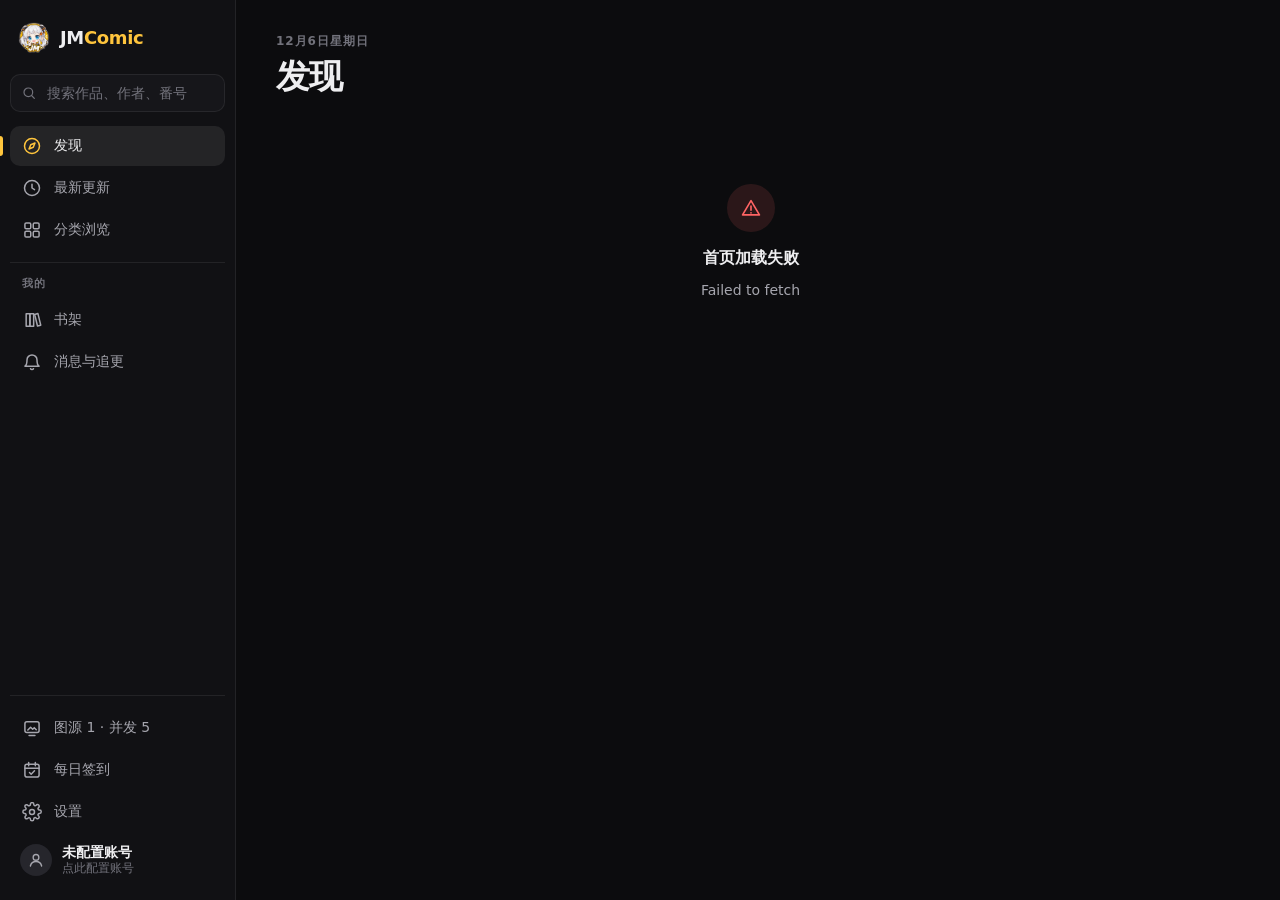
==== commit a8644d18: "update" ====
--- a/project/index.html
+++ b/project/index.html
@@ -53,13 +53,13 @@
                         <div class="random-actions">
                             <a class="btn btn-primary" data-random-open aria-disabled="true">查看详情</a>
                             <button class="btn btn-outline" type="button" data-random-trigger><svg viewBox="0 0 24 24" width="24" height="24" aria-hidden="true" fill="none" stroke="currentColor" stroke-width="1.8" stroke-linecap="round" stroke-linejoin="round"><path d="M16 4h4v4"/><path d="M4 20 20 4"/><path d="M20 16v4h-4"/><path d="m15 15 5 5"/><path d="M4 4l5 5"/></svg><span data-random-trigger-label>换一本</span></button>
-                            <button class="btn btn-outline" type="button" data-random-later hidden><svg viewBox="0 0 24 24" width="24" height="24" aria-hidden="true" fill="none" stroke="currentColor" stroke-width="1.8" stroke-linecap="round" stroke-linejoin="round"><circle cx="12" cy="12" r="8.5"/><path d="M12 7.5V12l3 2"/></svg><span>稍后再看</span></button>
+                            <button class="btn btn-outline" type="button" data-random-later disabled><svg viewBox="0 0 24 24" width="24" height="24" aria-hidden="true" fill="none" stroke="currentColor" stroke-width="1.8" stroke-linecap="round" stroke-linejoin="round"><circle cx="12" cy="12" r="8.5"/><path d="M12 7.5V12l3 2"/></svg><span>稍后再看</span></button>
                             <a class="btn btn-ghost" href="./library.html?view=random" data-navigation="same-tab">随机历史</a>
                         </div>
                     </div>
                 </section>
 
-                <div class="home-side">
+                <div class="home-side" data-pending>
                     <section class="section continue later" aria-labelledby="later-title" hidden>
                         <div class="section-head">
                             <h2 class="section-title" id="later-title">稍后再看</h2>
--- a/project/style/app.css
+++ b/project/style/app.css
@@ -270,7 +270,7 @@
 .nav-search input {
     width: 100%;
     height: 38px;
-    padding: 0 40px 0 36px;
+    padding: 0 12px 0 36px;
     border: 1px solid var(--line);
     border-radius: var(--r-md);
     background: var(--surface);
@@ -288,19 +288,6 @@
     color: var(--text-3);
     transform: translateY(-50%);
     pointer-events: none;
-}
-.nav-search kbd {
-    position: absolute;
-    right: 9px;
-    top: 50%;
-    transform: translateY(-50%);
-    min-width: 20px;
-    padding: 1px 5px;
-    border: 1px solid var(--line-strong);
-    border-radius: 5px;
-    color: var(--text-3);
-    font: 500 11px/16px var(--font-mono);
-    text-align: center;
 }
 .nav-item.nav-search-button { display: none; }
 
@@ -958,6 +945,10 @@
 @media (min-width: 700px) {
     .comic-grid { grid-template-columns: repeat(auto-fill, minmax(340px, 1fr)); gap: 16px; }
 }
+/* Tablet portrait (iPad mini 612px – iPad Air 688px of content): two columns instead of one. */
+@media (min-width: 700px) and (max-width: 1099px) {
+    .comic-grid { grid-template-columns: repeat(auto-fill, minmax(290px, 1fr)); }
+}
 
 .comic-rail {
     display: grid;
@@ -1029,8 +1020,9 @@
     inset: 0;
     background: linear-gradient(100deg, transparent 30%, rgba(255, 255, 255, 0.035) 50%, transparent 70%) var(--surface-2);
     background-size: 220% 100%;
-    animation: shimmer 1.6s linear infinite;
-}
+}
+/* Shimmer only while a request is in flight; off-screen pending covers stay still (battery). */
+.cover.is-loading:not(.is-ready)::before { animation: shimmer 1.6s linear infinite; }
 .cover.is-error::before { animation: none; background: var(--surface-2); }
 .cover-index {
     position: absolute;
@@ -1116,7 +1108,6 @@
 @media (hover: hover) {
     .later-toggle:hover { background: var(--hover); color: var(--text); }
 }
-[data-watch-later].btn[aria-pressed="true"] { color: var(--accent-text); box-shadow: inset 0 0 0 1px var(--accent-text); }
 .rich-card-body { grid-area: body; display: grid; align-content: start; gap: 8px; min-width: 0; }
 .rich-card .comic-meta { margin-top: -4px; }
 /* Wrap instead of truncating so a matched author badge is always visible. */
@@ -1146,13 +1137,21 @@
     border-radius: var(--r-xs);
     background: linear-gradient(100deg, transparent 30%, rgba(255, 255, 255, 0.035) 50%, transparent 70%) var(--surface-2);
     background-size: 220% 100%;
-    animation: shimmer 1.6s linear infinite;
-}
+}
+.rich-card:is([data-details="queued"], [data-details="loading"]) .rich-tags::before { animation: shimmer 1.6s linear infinite; }
 .rich-retry { min-height: 26px; color: var(--text-3); font-size: 12px; text-decoration: underline; text-underline-offset: 3px; }
 @media (hover: hover) {
     .rich-retry:hover { color: var(--text); }
 }
 
+@media (min-width: 700px) {
+    /* Narrow two-column cards: short columns keep their width, the date column gives way. */
+    .rich-stats { grid-template-columns: repeat(3, minmax(0, max-content)); column-gap: 12px; }
+    .rich-stats dd { overflow: hidden; text-overflow: ellipsis; }
+}
+@media (min-width: 700px) and (max-width: 1099px) {
+    .rich-card { grid-template-columns: 96px minmax(0, 1fr); }
+}
 @media (min-width: 1100px) {
     .rich-card { grid-template-columns: 120px minmax(0, 1fr); gap: 14px; padding: 12px; }
 }
--- a/project/style/home.css
+++ b/project/style/home.css
@@ -12,7 +12,7 @@
 .home-tags { grid-area: tags; }
 .shelves { grid-area: shelves; margin-top: 36px; min-width: 0; }
 
-@media (min-width: 1360px) {
+@media (min-width: 1440px) {
     .home-layout {
         grid-template-columns: minmax(0, 1fr) 300px;
         grid-template-areas: "random side" "tags side" "shelves side";
@@ -31,6 +31,14 @@
     .home-side::-webkit-scrollbar { display: none; }
     .home-side > .continue + .continue { margin-top: 28px; }
     .home-side > [hidden] + .continue { margin-top: 0; }
+    /* Nothing saved yet: drop the empty sidebar column instead of leaving a gap.
+       While the library loads ([data-pending]) the column stays reserved, so the
+       usual case — saved items — doesn't squeeze the main column in afterwards. */
+    .home-layout:not(:has(.home-side > .continue:not([hidden]), .home-side[data-pending])) {
+        grid-template-columns: minmax(0, 1fr);
+        grid-template-areas: "random" "tags" "shelves";
+    }
+    .home-layout:not(:has(.home-side > .continue:not([hidden]), .home-side[data-pending])) .home-side { display: none; }
 }
 
 /* ---- Random pick ---- */
@@ -90,7 +98,7 @@
 }
 .random-position { min-width: 56px; text-align: center; }
 
-.random-copy { display: grid; align-content: start; gap: 10px; min-width: 0; }
+.random-copy { display: grid; align-content: start; gap: 10px; min-width: 0; container-type: inline-size; }
 .random-kicker {
     display: flex;
     flex-wrap: wrap;
@@ -147,6 +155,8 @@
 .random-actions .btn-primary,
 .random-actions .btn-outline { flex: 1 1 140px; }
 .random-actions .btn-ghost { flex: 1 1 100%; }
+/* Drawing only dims the content; the busy spinner is the progress cue. */
+.random-actions .btn.is-busy:disabled { opacity: 1; }
 
 .is-swapping { animation: random-in var(--t-slow) var(--ease-out) both; }
 .random[data-direction="older"] .is-swapping { animation-name: random-in-left; }
@@ -166,15 +176,36 @@
     .random-actions .btn-primary,
     .random-actions .btn-outline,
     .random-actions .btn-ghost { flex: 0 0 auto; }
+    /* Room for “已在稍后再看”, so toggling never pushes 随机历史 along. */
+    .random-actions [data-random-later] { min-width: 150px; }
+}
+/* A copy column too narrow for one row of four (tablet portrait, or beside the home sidebar) uses 2 × 2 cells. */
+@container (max-width: 479px) {
+    .random-actions { display: grid; grid-template-columns: repeat(2, minmax(0, 1fr)); }
+    .random-actions .btn { min-width: 0; }
+}
+@media (min-width: 700px) and (max-width: 1099px) {
+    /* Fixed slots, as on phones: drawing another comic keeps the card the same height. */
+    .random-title { min-height: calc(2em * 1.25); -webkit-line-clamp: 2; }
+    .random-author { overflow: hidden; white-space: nowrap; text-overflow: ellipsis; }
+    .random-description, .random-description:empty { display: -webkit-box; min-height: calc(3em * 1.65); -webkit-line-clamp: 3; }
+    .random-tags, .random-tags:empty { display: flex; height: 32px; overflow: hidden; }
 }
 @media (max-width: 699px) {
     .random { gap: 12px; padding: 18px; }
     .random-pager { gap: 0; }
     .random-pager .icon-btn { width: 44px; height: 44px; }
-    .random-status { flex-basis: 100%; font-size: 11px; }
-    .random-tags { max-height: 34px; overflow: hidden; }
+    /* Every slot keeps a fixed height, so drawing another comic never resizes the card. */
+    .random-kicker { flex-wrap: nowrap; white-space: nowrap; }
+    .random-status { min-width: 0; overflow: hidden; text-overflow: ellipsis; font-size: 11px; }
+    .random-title { min-height: calc(2em * 1.25); font-size: 20px; -webkit-line-clamp: 2; }
+    .random-author { overflow: hidden; white-space: nowrap; text-overflow: ellipsis; }
+    .random-description { display: none; }
+    .random-tags, .random-tags:empty { display: flex; height: 32px; max-height: none; overflow: hidden; }
     .random-stats { display: none; }
-    .random-actions .btn-primary, .random-actions .btn-outline { flex-basis: 100px; }
+    /* Four fixed cells: a label change or the later button enabling never reflows the row. */
+    .random-actions { display: grid; grid-template-columns: repeat(2, minmax(0, 1fr)); }
+    .random-actions .btn { min-width: 0; }
 }
 @media (min-width: 1100px) {
     .random { grid-template-columns: 240px minmax(0, 1fr); padding: 32px; gap: 40px; }
@@ -236,7 +267,7 @@
 @media (min-width: 700px) {
     .continue-list { grid-auto-columns: 280px; }
 }
-@media (min-width: 1360px) {
+@media (min-width: 1440px) {
     .continue-list {
         grid-auto-flow: row;
         grid-auto-columns: auto;
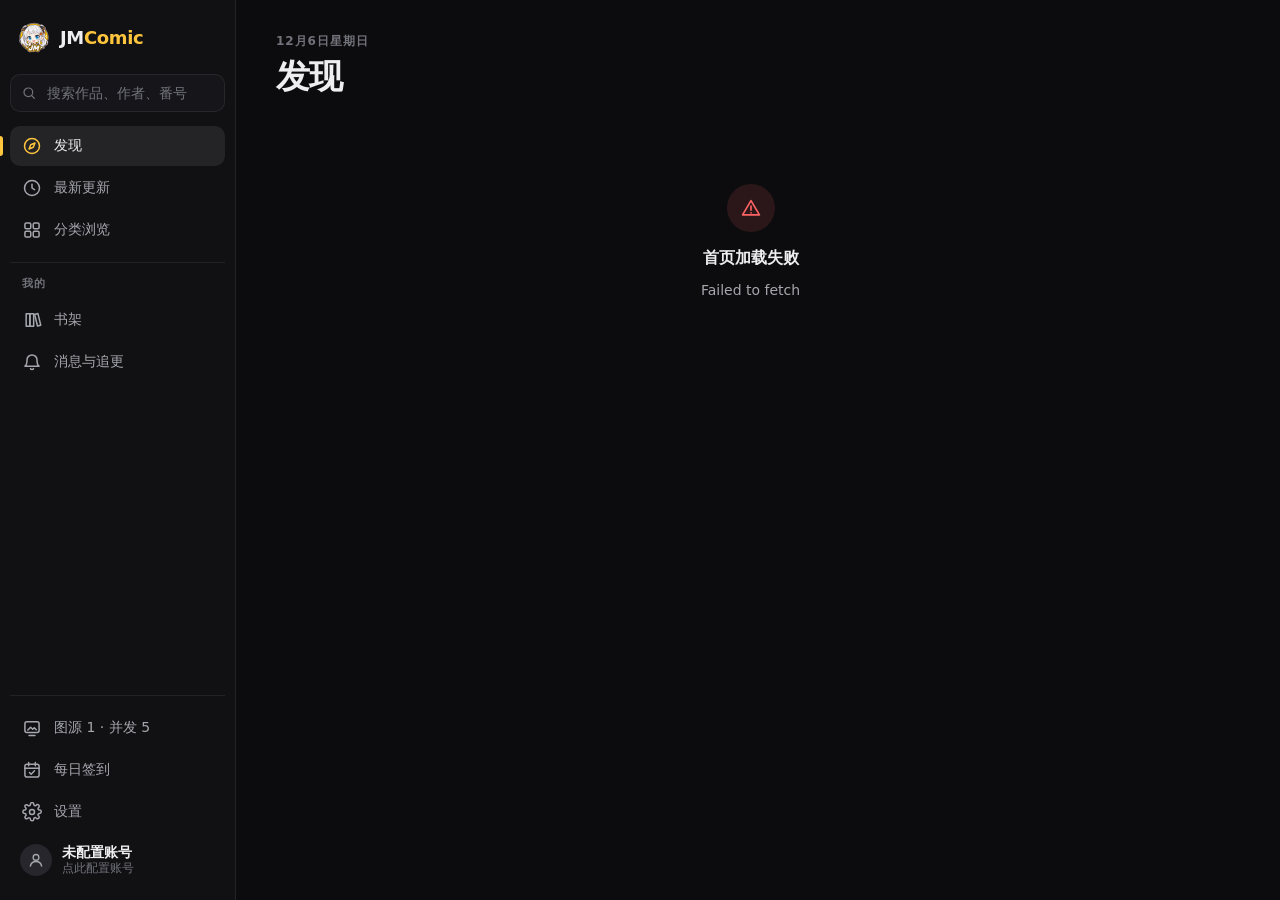
==== commit 8cce291c: "update" ====
--- a/project/index.html
+++ b/project/index.html
@@ -6,8 +6,8 @@
     <meta name="theme-color" content="#0c0c0e" media="(min-width: 1100px) and (min-height: 600px)" />
     <meta name="color-scheme" content="dark" />
     <meta name="apple-mobile-web-app-status-bar-style" content="black-translucent" />
-    <link rel="icon" href="./image/b5c2a091-eb74-4b78-99dd-b52dc2a1dfe5.png" />
-    <link rel="apple-touch-icon" href="./image/b5c2a091-eb74-4b78-99dd-b52dc2a1dfe5.png" />
+    <link rel="icon" href="./image/logo-64.png" />
+    <link rel="apple-touch-icon" href="./image/apple-touch-icon.png" />
     <title>发现 · JMComic</title>
     <link rel="stylesheet" href="./style/app.css" />
     <link rel="stylesheet" href="./style/home.css" />
@@ -26,36 +26,34 @@
             <div class="home-layout">
                 <section class="random" aria-labelledby="random-title" aria-busy="true">
                     <div class="random-backdrop" aria-hidden="true"><img alt="" /></div>
-                    <div class="random-media">
-                        <a class="cover random-cover" data-random-cover aria-disabled="true"><img alt="" /></a>
+                    <div class="random-head">
+                        <p class="random-kicker">
+                            <span class="random-label">随机一本</span>
+                            <span class="mono" data-random-id>JM ———</span>
+                        </p>
                         <div class="random-pager">
                             <button class="icon-btn" type="button" data-random-prev aria-label="上一本（较早的随机结果）" disabled><svg viewBox="0 0 24 24" width="24" height="24" aria-hidden="true" fill="none" stroke="currentColor" stroke-width="1.8" stroke-linecap="round" stroke-linejoin="round"><path d="m15 6-6 6 6 6"/></svg></button>
-                            <span class="random-position mono" data-random-position aria-live="polite">—</span>
+                            <a class="random-history" href="./library.html?view=random" data-navigation="same-tab" title="查看随机历史"><span class="mono" data-random-position aria-live="polite">—</span></a>
                             <button class="icon-btn" type="button" data-random-next aria-label="下一本（较新的随机结果）" disabled><svg viewBox="0 0 24 24" width="24" height="24" aria-hidden="true" fill="none" stroke="currentColor" stroke-width="1.8" stroke-linecap="round" stroke-linejoin="round"><path d="m9 6 6 6-6 6"/></svg></button>
                         </div>
                     </div>
+                    <a class="cover random-cover" data-random-cover aria-disabled="true"><img alt="" /></a>
                     <div class="random-copy">
-                        <p class="random-kicker">
-                            <span class="random-label">随机一本</span>
-                            <span class="mono" data-random-id>JM ———</span>
-                            <span class="random-status" data-random-status>正在抽取</span>
-                        </p>
                         <h2 class="random-title" id="random-title" data-random-title>正在寻找一本有效的作品…</h2>
                         <p class="random-author" data-random-author>&nbsp;</p>
-                        <p class="random-description" data-random-description></p>
-                        <div class="tag-list random-tags" data-random-tags></div>
-                        <dl class="random-stats">
-                            <div><dt>章节</dt><dd class="num" data-random-chapters>—</dd></div>
-                            <div><dt>页数</dt><dd class="num" data-random-pages>—</dd></div>
-                            <div><dt>评论</dt><dd class="num" data-random-comments>—</dd></div>
-                            <div><dt>发布</dt><dd class="num" data-random-date>—</dd></div>
-                        </dl>
-                        <div class="random-actions">
-                            <a class="btn btn-primary" data-random-open aria-disabled="true">查看详情</a>
-                            <button class="btn btn-outline" type="button" data-random-trigger><svg viewBox="0 0 24 24" width="24" height="24" aria-hidden="true" fill="none" stroke="currentColor" stroke-width="1.8" stroke-linecap="round" stroke-linejoin="round"><path d="M16 4h4v4"/><path d="M4 20 20 4"/><path d="M20 16v4h-4"/><path d="m15 15 5 5"/><path d="M4 4l5 5"/></svg><span data-random-trigger-label>换一本</span></button>
-                            <button class="btn btn-outline" type="button" data-random-later disabled><svg viewBox="0 0 24 24" width="24" height="24" aria-hidden="true" fill="none" stroke="currentColor" stroke-width="1.8" stroke-linecap="round" stroke-linejoin="round"><circle cx="12" cy="12" r="8.5"/><path d="M12 7.5V12l3 2"/></svg><span>稍后再看</span></button>
-                            <a class="btn btn-ghost" href="./library.html?view=random" data-navigation="same-tab">随机历史</a>
-                        </div>
+                        <p class="random-status" data-random-status></p>
+                    </div>
+                    <dl class="random-stats">
+                        <div><dt>章节</dt><dd class="num" data-random-chapters>—</dd></div>
+                        <div><dt>页数</dt><dd class="num" data-random-pages>—</dd></div>
+                        <div><dt>观看</dt><dd class="num" data-random-views>—</dd></div>
+                        <div><dt>喜欢</dt><dd class="num" data-random-likes>—</dd></div>
+                    </dl>
+                    <div class="tag-list random-tags" data-random-tags></div>
+                    <div class="random-actions">
+                        <a class="btn btn-primary" data-random-open aria-disabled="true">查看详情</a>
+                        <button class="btn btn-outline" type="button" data-random-trigger><svg viewBox="0 0 24 24" width="24" height="24" aria-hidden="true" fill="none" stroke="currentColor" stroke-width="1.8" stroke-linecap="round" stroke-linejoin="round"><path d="M16 4h4v4"/><path d="M4 20 20 4"/><path d="M20 16v4h-4"/><path d="m15 15 5 5"/><path d="M4 4l5 5"/></svg><span data-random-trigger-label>换一本</span></button>
+                        <button class="btn btn-outline" type="button" data-random-later disabled><svg viewBox="0 0 24 24" width="24" height="24" aria-hidden="true" fill="none" stroke="currentColor" stroke-width="1.8" stroke-linecap="round" stroke-linejoin="round"><circle cx="12" cy="12" r="8.5"/><path d="M12 7.5V12l3 2"/></svg><span>稍后再看</span></button>
                     </div>
                 </section>
 
@@ -66,6 +64,14 @@
                             <a class="section-link" href="./library.html?view=later" data-navigation="same-tab">全部</a>
                         </div>
                         <ol class="continue-list later-list"></ol>
+                    </section>
+
+                    <section class="section continue tracking" aria-labelledby="tracking-title" hidden>
+                        <div class="section-head">
+                            <h2 class="section-title" id="tracking-title">追踪连载</h2>
+                            <a class="section-link" href="./messages.html" data-navigation="same-tab">全部</a>
+                        </div>
+                        <ol class="continue-list"></ol>
                     </section>
 
                     <section class="section continue reading" aria-labelledby="continue-title" hidden>
--- a/project/style/app.css
+++ b/project/style/app.css
@@ -748,6 +748,25 @@
     a.author-name:not([data-preference]):hover { color: var(--accent-text); text-decoration: underline; }
     a.author-name[data-preference]:hover { text-decoration: underline; }
 }
+/* "+N" for authors folded away; on the detail page it is a button that lists them all. */
+.author-more {
+    display: inline-block;
+    padding: 0 5px;
+    border: 0;
+    border-radius: var(--r-xs);
+    background: transparent;
+    box-shadow: var(--line-inset);
+    color: var(--text-3);
+    font: inherit;
+    font-size: 0.92em;
+    font-variant-numeric: tabular-nums;
+    line-height: 1.5;
+    white-space: nowrap;
+}
+button.author-more { color: var(--text-2); cursor: pointer; -webkit-appearance: none; appearance: none; }
+@media (hover: hover) {
+    button.author-more:hover { background: var(--hover); color: var(--text); }
+}
 .author-name[data-preference="like"]::before { content: "♥"; }
 .author-name[data-preference="dislike"]::before { content: "✕"; }
 @media (hover: hover) {
@@ -1063,19 +1082,18 @@
     text-overflow: ellipsis;
 }
 
-/* Rich cards: cover beside album statistics and tags */
-
+/* Rich cards: cover beside the title, album statistics and tags. The cover sets the card
+   height and the body fills it: title on its top edge, stats on its bottom edge, tags in
+   between. A body taller than the cover stretches the cover (cropped). */
 .rich-card {
-    grid-template-columns: 104px minmax(0, 1fr);
-    grid-template-areas: "cover body" "tags tags";
-    align-items: start;
-    gap: 12px;
-    padding: 10px;
+    grid-template-columns: 120px minmax(0, 1fr);
+    align-items: stretch;
+    gap: 10px;
+    padding: 8px;
     border-radius: var(--r-md);
     background: var(--surface);
     box-shadow: var(--line-inset);
 }
-.rich-card > .cover { grid-area: cover; }
 /* Bare icon/text buttons added for watch later and search history. */
 .later-toggle, .later-remove, .search-history-pick, .search-history-remove, .search-history-foot button {
     padding: 0;
@@ -1108,27 +1126,38 @@
 @media (hover: hover) {
     .later-toggle:hover { background: var(--hover); color: var(--text); }
 }
-.rich-card-body { grid-area: body; display: grid; align-content: start; gap: 8px; min-width: 0; }
-.rich-card .comic-meta { margin-top: -4px; }
-/* Wrap instead of truncating so a matched author badge is always visible. */
-.rich-card .comic-meta:not(.rich-note) { display: flex; flex-wrap: wrap; align-items: center; gap: 4px; white-space: normal; }
+.rich-card > .cover { align-self: stretch; }
+.rich-card-body { display: flex; flex-direction: column; gap: 6px; min-width: 0; }
+.rich-card .comic-meta { margin-top: -3px; }
+/* One line whatever the author count: stance hits lead and only a few names show (the
+   rest fold into "+N"); long names shrink with an ellipsis so a badge always stays visible. */
+.rich-card .comic-meta:not(.rich-note) { display: flex; align-items: center; gap: 4px; }
 .rich-card [data-detail="authors"] { display: contents; }
+.rich-card .comic-meta .author-name { display: block; flex: 0 1 auto; min-width: 0; overflow: hidden; text-overflow: ellipsis; white-space: nowrap; }
+.rich-card .comic-meta .author-name[data-preference]::before { margin-right: 3px; }
+.rich-card .comic-meta .author-more { flex: none; }
 /* Cards whose author has a stance get an outline in that colour. */
 .rich-card[data-author-preference="like"] { box-shadow: inset 0 0 0 1.5px var(--success); }
 .rich-card[data-author-preference="dislike"] { box-shadow: inset 0 0 0 1.5px var(--error); }
 .rich-card .rich-note { color: var(--text-2); }
+/* One icon row; the date wraps under the counts when the card is narrow. */
 .rich-stats {
-    display: grid;
-    grid-template-columns: repeat(3, auto);
-    justify-content: start;
-    gap: 6px 16px;
-}
-.rich-stats div { min-width: 0; }
-.rich-stats dt { color: var(--text-3); font-size: 11px; }
-.rich-stats dd { margin-top: 1px; color: var(--text-2); font-size: 13px; white-space: nowrap; font-variant-numeric: tabular-nums; }
-/* Full card width under the cover; fitTagRows folds anything past two rows. */
-.rich-tags { grid-area: tags; gap: 4px; min-height: 22px; max-height: 48px; overflow: hidden; }
-@media (pointer: coarse) { .rich-tags { max-height: 56px; } }
+    display: flex;
+    flex-wrap: wrap;
+    align-items: center;
+    gap: 2px 8px;
+    color: var(--text-2);
+    font-size: 12px;
+    line-height: 16px;
+}
+.rich-stats div { display: inline-flex; align-items: center; gap: 3px; min-width: 0; }
+.rich-stats svg { flex: none; width: 13px; height: 13px; color: var(--text-3); }
+.rich-stats dd { white-space: nowrap; font-variant-numeric: tabular-nums; }
+.rich-stats [data-detail="date"] { color: var(--text-3); }
+/* Takes the height the cover leaves between meta and stats (at least one row) without
+   adding to the card's height; rich-cards.js folds the tags that do not fit into "+N". */
+.rich-tags { flex: 1 0 0; height: 0; min-height: 22px; gap: 4px; align-content: flex-start; overflow: hidden; }
+@media (pointer: coarse) { .rich-tags { min-height: 26px; } }
 .rich-tags > [hidden] { display: none; }
 .rich-card:not([data-details="ready"]):not([data-details="error"]) .rich-tags::before {
     content: "";
@@ -1144,16 +1173,11 @@
     .rich-retry:hover { color: var(--text); }
 }
 
-@media (min-width: 700px) {
-    /* Narrow two-column cards: short columns keep their width, the date column gives way. */
-    .rich-stats { grid-template-columns: repeat(3, minmax(0, max-content)); column-gap: 12px; }
-    .rich-stats dd { overflow: hidden; text-overflow: ellipsis; }
-}
 @media (min-width: 700px) and (max-width: 1099px) {
-    .rich-card { grid-template-columns: 96px minmax(0, 1fr); }
+    .rich-card { grid-template-columns: 112px minmax(0, 1fr); gap: 12px; padding: 10px; }
 }
 @media (min-width: 1100px) {
-    .rich-card { grid-template-columns: 120px minmax(0, 1fr); gap: 14px; padding: 12px; }
+    .rich-card { grid-template-columns: 128px minmax(0, 1fr); gap: 14px; padding: 12px; }
 }
 
 /* ---------- Feedback states ---------- */
@@ -1560,3 +1584,33 @@
 @media (pointer: coarse) {
     .chip, .segmented button { min-height: 44px; }
 }
+
+/* Favourite folders: picker sheet, folder tools and the card's move button. */
+.folder-pick { margin-bottom: 16px; }
+.folder-create { display: flex; gap: 8px; }
+.folder-create .input { flex: 1; min-width: 0; }
+.folder-create .btn { flex: none; }
+.folder-create + .confirm-actions { margin-top: 16px; }
+.chip.folder-tool { background: transparent; color: var(--text-3); }
+.chip.folder-tool svg { width: 15px; height: 15px; }
+.card-folder-move {
+    display: inline-flex;
+    align-items: center;
+    gap: 4px;
+    align-self: flex-start;
+    margin-top: auto;
+    padding: 4px 0;
+    border: 0;
+    background: transparent;
+    color: var(--text-3);
+    font: inherit;
+    font-size: 12.5px;
+    cursor: pointer;
+    -webkit-appearance: none;
+    appearance: none;
+}
+.card-folder-move svg { width: 14px; height: 14px; }
+.card-folder-move:disabled { opacity: 0.5; }
+@media (hover: hover) {
+    .card-folder-move:hover { color: var(--text); }
+}
--- a/project/style/home.css
+++ b/project/style/home.css
@@ -43,16 +43,24 @@
 
 /* ---- Random pick ---- */
 
+/* One grid at every width: a header row (label + pager), cover beside title and
+   stats, tags, then one row of equally styled actions. Phones keep the cover small
+   and run the tags full width; wider screens let the cover span every row. */
 .random {
     position: relative;
     display: grid;
-    gap: 20px;
-    padding: 20px;
+    grid-template-columns: 124px minmax(0, 1fr);
+    grid-template-rows: auto auto 1fr auto auto;
+    grid-template-areas: "head head" "cover copy" "cover stats" "tags tags" "actions actions";
+    align-items: start;
+    gap: 14px 14px;
+    padding: 16px;
     overflow: hidden;
     border-radius: var(--r-xl);
     background: var(--surface);
     box-shadow: var(--line-inset);
     isolation: isolate;
+    container-type: inline-size;
 }
 .random-backdrop {
     position: absolute;
@@ -78,85 +86,161 @@
     background: linear-gradient(180deg, rgba(22, 22, 26, 0.2), var(--surface) 88%);
 }
 
-.random-media {
-    display: grid;
-    justify-items: center;
-    gap: 10px;
-}
-.random-cover {
-    width: min(43vw, 168px);
-    box-shadow: var(--shadow-3);
-}
-.random-cover[aria-disabled="true"] { pointer-events: none; }
-.random.is-loading .random-cover { opacity: 0.6; }
-.random-pager {
+.random-head {
+    grid-area: head;
     display: flex;
     align-items: center;
-    gap: 4px;
-    color: var(--text-3);
-    font-size: 13px;
-}
-.random-position { min-width: 56px; text-align: center; }
-
-.random-copy { display: grid; align-content: start; gap: 10px; min-width: 0; container-type: inline-size; }
+    justify-content: space-between;
+    gap: 12px;
+    min-width: 0;
+}
 .random-kicker {
     display: flex;
-    flex-wrap: wrap;
-    align-items: center;
-    gap: 6px 12px;
+    align-items: baseline;
+    gap: 10px;
+    min-width: 0;
+    overflow: hidden;
     color: var(--text-3);
     font-size: 12.5px;
+    white-space: nowrap;
 }
 .random-label {
     color: var(--accent-text);
     font-weight: 700;
     letter-spacing: 0.06em;
 }
-.random-status { color: var(--text-3); }
+/* Prev · history count · next, unframed. The count links to the full history. */
+.random-pager {
+    display: flex;
+    flex: none;
+    align-items: center;
+    margin-right: -6px;
+}
+.random-pager .icon-btn { width: 34px; height: 34px; border-radius: var(--r-sm); }
+.random-pager .icon-btn svg { width: 18px; height: 18px; }
+@media (pointer: coarse) {
+    .random-pager .icon-btn { width: 38px; }
+}
+.random-history {
+    display: inline-flex;
+    align-items: center;
+    min-width: 56px;
+    height: 34px;
+    padding: 0 4px;
+    justify-content: center;
+    border-radius: var(--r-sm);
+    color: var(--text-2);
+    font-size: 12.5px;
+    transition: background-color var(--t-fast) var(--ease), color var(--t-fast) var(--ease);
+}
+@media (hover: hover) {
+    .random-history:hover { background: var(--hover); color: var(--accent-text); }
+}
+.random-history:active { background: var(--active); }
+
+/* The cover stretches over the rows it spans, so its edges line up with the
+   text beside it; the image crops slightly when that isn't exactly 3:4. */
+.random-cover {
+    grid-area: cover;
+    align-self: stretch;
+    width: 100%;
+    height: auto;
+    min-height: 0;
+    aspect-ratio: auto;
+    box-shadow: var(--shadow-3);
+}
+.random-cover img { position: absolute; inset: 0; }
+.random-cover[aria-disabled="true"] { pointer-events: none; }
+.random.is-loading .random-cover { opacity: 0.6; }
+
+/* Every text slot keeps a fixed height, so drawing another comic never resizes the card. */
+.random-copy { grid-area: copy; display: grid; align-content: start; gap: 6px; min-width: 0; }
 .random-title {
     display: -webkit-box;
-    overflow: hidden;
-    font: 700 22px/1.25 var(--font-display);
-    letter-spacing: -0.015em;
-    -webkit-line-clamp: 3;
-    -webkit-box-orient: vertical;
-}
-.random-author { color: var(--text-2); font-size: 14px; }
-.random-description {
-    display: -webkit-box;
-    max-width: 62ch;
-    overflow: hidden;
-    color: var(--text-2);
-    font-size: 14px;
-    line-height: 1.65;
+    min-height: calc(2em * 1.3);
+    overflow: hidden;
+    font: 700 17px/1.3 var(--font-display);
+    letter-spacing: -0.01em;
     -webkit-line-clamp: 2;
     -webkit-box-orient: vertical;
 }
-.random-description:empty { display: none; }
-.random-tags { margin-top: 2px; }
-.random-tags:empty { display: none; }
+.random-author,
+.random-status {
+    min-height: 1.5em;
+    overflow: hidden;
+    font-size: 13px;
+    line-height: 1.5;
+    white-space: nowrap;
+    text-overflow: ellipsis;
+}
+.random-author { color: var(--text-2); }
+.random-status { color: var(--text-3); font-size: 12px; }
+.random-status:empty { display: none; }
+
 .random-stats {
-    display: grid;
-    grid-template-columns: repeat(4, minmax(0, 1fr));
-    margin-top: 6px;
-    padding: 12px 0;
-    border-block: 1px solid var(--line);
-}
-.random-stats div + div { padding-left: 12px; border-left: 1px solid var(--line); }
-.random-stats dt { color: var(--text-3); font-size: 12px; }
-.random-stats dd { margin-top: 2px; font-size: 16px; font-weight: 650; white-space: nowrap; }
-.random-stats div:last-child dd { font-size: 13px; }
+    grid-area: stats;
+    align-self: end;
+    display: grid;
+    grid-template-columns: repeat(2, minmax(0, 1fr));
+    gap: 8px 12px;
+    min-width: 0;
+}
+.random-stats dt { color: var(--text-3); font-size: 11.5px; }
+.random-stats dd { margin-top: 1px; overflow: hidden; font-size: 14px; font-weight: 650; white-space: nowrap; text-overflow: ellipsis; }
+
+/* Phones: one swipeable row, so every tag stays reachable without changing the card height. */
+.random-tags {
+    grid-area: tags;
+    flex-wrap: nowrap;
+    min-width: 0;
+    overflow-x: auto;
+    overscroll-behavior-x: contain;
+    scrollbar-width: none;
+    -webkit-overflow-scrolling: touch;
+}
+.random-tags::-webkit-scrollbar { display: none; }
+.random-tags > * { flex: none; }
+.random-tags:empty { min-height: 28px; }
+@media (pointer: coarse) { .random-tags:empty { min-height: 32px; } }
+
 .random-actions {
-    display: flex;
-    flex-wrap: wrap;
+    grid-area: actions;
+    display: grid;
+    grid-template-columns: minmax(0, 1fr) minmax(0, 1fr) var(--control-h);
     gap: 8px;
-    margin-top: 6px;
-}
-.random-actions .btn-primary,
-.random-actions .btn-outline { flex: 1 1 140px; }
-.random-actions .btn-ghost { flex: 1 1 100%; }
-/* Drawing only dims the content; the busy spinner is the progress cue. */
-.random-actions .btn.is-busy:disabled { opacity: 1; }
+}
+.random-actions .btn { min-width: 0; padding: 0 12px; }
+/* Drawing only dims the content; the button label is the progress cue. */
+.random-actions .btn.is-drawing:disabled { opacity: 1; }
+.random-actions [data-random-later][aria-pressed="true"] {
+    --btn-bg: var(--accent-soft);
+    --btn-fg: var(--accent-text);
+    --btn-hover: rgba(255, 197, 61, 0.2);
+    --btn-press: rgba(255, 197, 61, 0.26);
+    box-shadow: inset 0 0 0 1px var(--accent-line);
+}
+/* A narrow card makes 稍后再看 a square icon button; its label stays for screen readers. */
+@container (max-width: 759px) {
+    .random-actions [data-random-later] { padding: 0; }
+    .random-actions [data-random-later] span {
+        position: absolute;
+        width: 1px;
+        height: 1px;
+        overflow: hidden;
+        clip: rect(0 0 0 0);
+        white-space: nowrap;
+    }
+}
+/* Phones: the header row sits close to the card edge and the cover. */
+@media (max-width: 699px) {
+    .random { padding-top: 8px; }
+    .random-head { margin-bottom: -4px; }
+    .random-pager .icon-btn, .random-history { height: 32px; }
+}
+@media (max-width: 379px) {
+    .random { grid-template-columns: 108px minmax(0, 1fr); gap: 14px 12px; }
+    .random-stats dd { font-size: 13px; }
+}
 
 .is-swapping { animation: random-in var(--t-slow) var(--ease-out) both; }
 .random[data-direction="older"] .is-swapping { animation-name: random-in-left; }
@@ -165,51 +249,39 @@
 
 @media (min-width: 700px) {
     .random {
-        grid-template-columns: 200px minmax(0, 1fr);
-        gap: 32px;
-        padding: 28px;
-        align-items: start;
-    }
-    .random-cover { width: 100%; }
-    .random-title { font-size: 26px; }
-    .random-description { -webkit-line-clamp: 4; }
-    .random-actions .btn-primary,
-    .random-actions .btn-outline,
-    .random-actions .btn-ghost { flex: 0 0 auto; }
-    /* Room for “已在稍后再看”, so toggling never pushes 随机历史 along. */
-    .random-actions [data-random-later] { min-width: 150px; }
-}
-/* A copy column too narrow for one row of four (tablet portrait, or beside the home sidebar) uses 2 × 2 cells. */
-@container (max-width: 479px) {
-    .random-actions { display: grid; grid-template-columns: repeat(2, minmax(0, 1fr)); }
-    .random-actions .btn { min-width: 0; }
-}
-@media (min-width: 700px) and (max-width: 1099px) {
-    /* Fixed slots, as on phones: drawing another comic keeps the card the same height. */
-    .random-title { min-height: calc(2em * 1.25); -webkit-line-clamp: 2; }
-    .random-author { overflow: hidden; white-space: nowrap; text-overflow: ellipsis; }
-    .random-description, .random-description:empty { display: -webkit-box; min-height: calc(3em * 1.65); -webkit-line-clamp: 3; }
-    .random-tags, .random-tags:empty { display: flex; height: 32px; overflow: hidden; }
-}
-@media (max-width: 699px) {
-    .random { gap: 12px; padding: 18px; }
-    .random-pager { gap: 0; }
-    .random-pager .icon-btn { width: 44px; height: 44px; }
-    /* Every slot keeps a fixed height, so drawing another comic never resizes the card. */
-    .random-kicker { flex-wrap: nowrap; white-space: nowrap; }
-    .random-status { min-width: 0; overflow: hidden; text-overflow: ellipsis; font-size: 11px; }
-    .random-title { min-height: calc(2em * 1.25); font-size: 20px; -webkit-line-clamp: 2; }
-    .random-author { overflow: hidden; white-space: nowrap; text-overflow: ellipsis; }
-    .random-description { display: none; }
-    .random-tags, .random-tags:empty { display: flex; height: 32px; max-height: none; overflow: hidden; }
-    .random-stats { display: none; }
-    /* Four fixed cells: a label change or the later button enabling never reflows the row. */
-    .random-actions { display: grid; grid-template-columns: repeat(2, minmax(0, 1fr)); }
-    .random-actions .btn { min-width: 0; }
+        grid-template-columns: 216px minmax(0, 1fr);
+        grid-template-rows: auto auto auto auto 1fr;
+        grid-template-areas: "cover head" "cover copy" "cover tags" "cover stats" "cover actions";
+        gap: 14px 28px;
+        padding: 24px;
+    }
+    .random-copy { gap: 8px; }
+    .random-title { font-size: 24px; line-height: 1.25; min-height: calc(2em * 1.25); }
+    .random-author { font-size: 14px; }
+    .random-status { margin-top: -4px; }
+    /* Up to two wrapped rows of tags. */
+    .random-tags { flex-wrap: wrap; max-height: 62px; overflow: hidden; }
+    .random-stats {
+        align-self: start;
+        grid-template-columns: repeat(4, minmax(0, 1fr));
+        gap: 0;
+        padding: 12px 0;
+        border-block: 1px solid var(--line);
+    }
+    .random-stats div + div { padding-left: 14px; border-left: 1px solid var(--line); }
+    .random-stats dt { font-size: 12px; }
+    .random-stats dd { margin-top: 2px; font-size: 16px; }
+    .random-actions { align-self: end; }
+}
+@media (min-width: 700px) and (pointer: coarse) { .random-tags { max-height: 70px; } }
+@container (min-width: 760px) {
+    .random-actions { display: flex; }
+    /* Same width for all three, wide enough for “已在稍后再看”, so toggling never shifts the row. */
+    .random-actions .btn { flex: 0 0 auto; min-width: 140px; }
 }
 @media (min-width: 1100px) {
-    .random { grid-template-columns: 240px minmax(0, 1fr); padding: 32px; gap: 40px; }
-    .random-title { font-size: 30px; }
+    .random { grid-template-columns: 248px minmax(0, 1fr); gap: 16px 36px; padding: 28px; }
+    .random-title { font-size: 28px; }
 }
 
 /* ---- Continue reading ---- */
@@ -249,6 +321,7 @@
 }
 .continue-meta { overflow: hidden; color: var(--text-3); font-size: 12px; white-space: nowrap; text-overflow: ellipsis; }
 .continue-meta .author-name { color: inherit; }
+.continue-item.is-highlight .continue-meta { color: var(--accent-text); }
 .later-item { grid-template-columns: 52px minmax(0, 1fr) auto; }
 .later-remove {
     display: grid;
@@ -291,13 +364,21 @@
 
 /* ---- Shelves ---- */
 
+/* Six shelves hold ~180 rich cards: let off-screen ones skip style and layout,
+   otherwise every tag fit while scrolling recalculates the whole page.
+   This also clips painting to the box, so wide screens pad it for focus rings and cover shadows. */
+.shelf-items { content-visibility: auto; contain-intrinsic-size: auto 1900px; }
+@media (min-width: 700px) {
+    .shelf-items { margin: -12px; padding: 12px; }
+}
 .shelf-sub { margin-left: 6px; color: var(--text-3); font-size: 13px; font-weight: 500; letter-spacing: 0; }
 /* On iPhone each shelf is a swipeable rail; wider screens use the shared .comic-grid. */
 @media (max-width: 699px) {
     .shelf-items {
+        contain-intrinsic-size: auto 260px;
         grid-template-columns: none;
         grid-auto-flow: column;
-        grid-auto-columns: min(320px, 86%);
+        grid-auto-columns: min(340px, 88%);
         margin-inline: calc(var(--gutter) * -1);
         padding: 2px var(--gutter) 6px;
         overflow-x: auto;
@@ -309,6 +390,12 @@
     }
     .shelf-items::-webkit-scrollbar { display: none; }
     .shelf-items > * { scroll-snap-align: start; }
+    /* Narrow rail cards: a larger cover and room for two tag rows (stats often wrap here). */
+    .shelf-items .rich-card { grid-template-columns: 128px minmax(0, 1fr); }
+    .shelf-items .rich-tags { min-height: 48px; }
+}
+@media (max-width: 699px) and (pointer: coarse) {
+    .shelf-items .rich-tags { min-height: 56px; }
 }
 
 .shelves > .tag-legend { margin-bottom: -8px; }
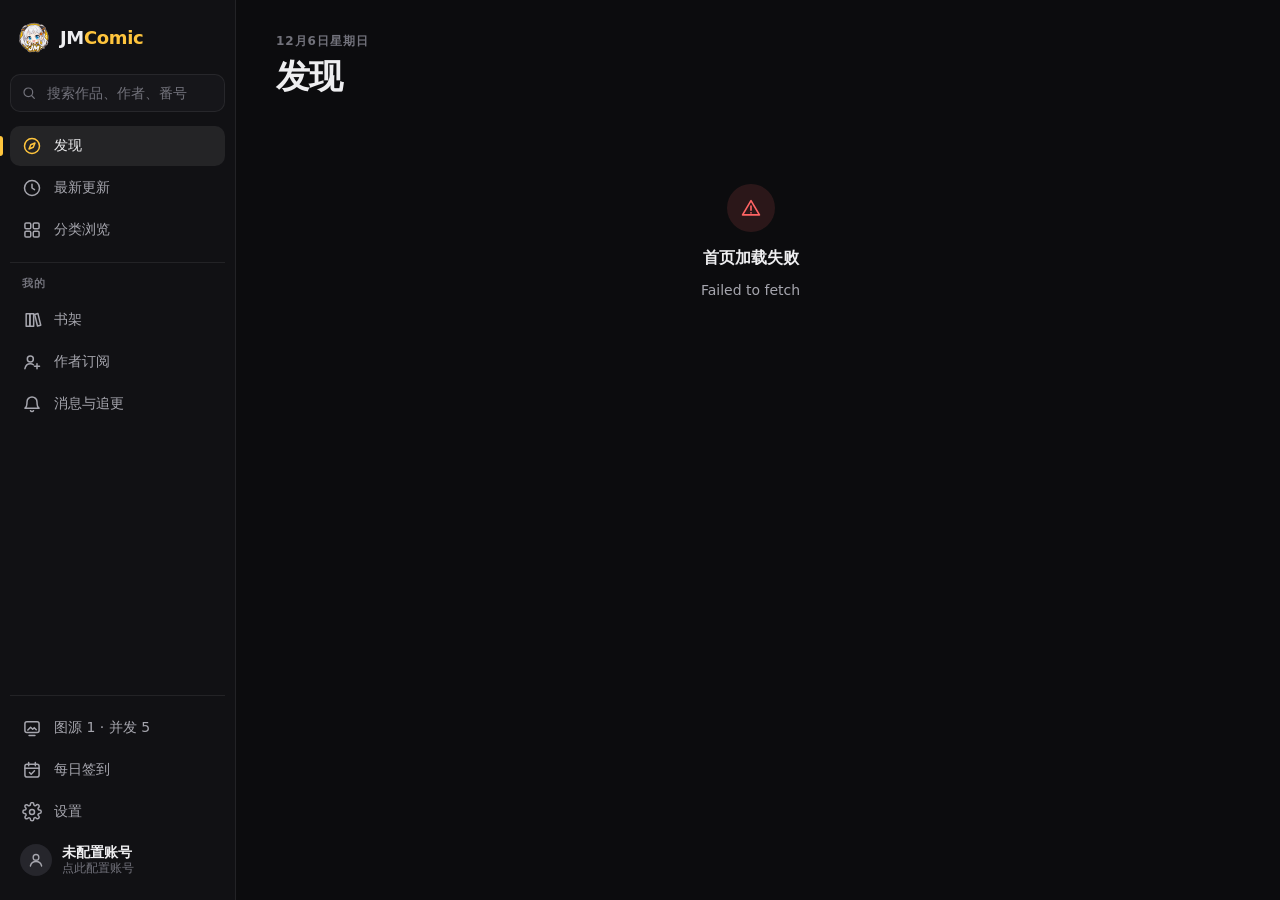
==== commit 2949f65c: "update" ====
--- a/project/index.html
+++ b/project/index.html
@@ -74,6 +74,14 @@
                         <ol class="continue-list"></ol>
                     </section>
 
+                    <section class="section continue author-updates" aria-labelledby="author-updates-title" hidden>
+                        <div class="section-head">
+                            <h2 class="section-title" id="author-updates-title">作者新作</h2>
+                            <a class="section-link" href="./subscriptions.html" data-navigation="same-tab">全部</a>
+                        </div>
+                        <ol class="continue-list"></ol>
+                    </section>
+
                     <section class="section continue reading" aria-labelledby="continue-title" hidden>
                         <div class="section-head">
                             <h2 class="section-title" id="continue-title">继续阅读</h2>
--- a/project/style/app.css
+++ b/project/style/app.css
@@ -279,7 +279,7 @@
 }
 .nav-search input::placeholder { color: var(--text-3); }
 .nav-search input:focus { border-color: var(--accent-line); background: var(--surface-2); box-shadow: none; }
-.nav-search svg {
+.nav-search > svg {
     position: absolute;
     left: 11px;
     top: 50%;
@@ -1084,7 +1084,7 @@
 
 /* Rich cards: cover beside the title, album statistics and tags. The cover sets the card
    height and the body fills it: title on its top edge, stats on its bottom edge, tags in
-   between. A body taller than the cover stretches the cover (cropped). */
+   between. On phones a body taller than the cover stretches the cover (cropped). */
 .rich-card {
     grid-template-columns: 120px minmax(0, 1fr);
     align-items: stretch;
@@ -1128,6 +1128,15 @@
 }
 .rich-card > .cover { align-self: stretch; }
 .rich-card-body { display: flex; flex-direction: column; gap: 6px; min-width: 0; }
+/* From 700px the cover always leaves the body 20px+ to spare, so nothing needs stretching:
+   the body ignores its content when sized and the cover keeps its own ratio. Safari then
+   lays out only the changed card when details or a cover load, not every card on the page
+   (a stretched aspect-ratio cover alone made each change cost ~30ms on the home page).
+   Phone rails keep stretching, where a few cards run past the cover. */
+@media (min-width: 700px) {
+    .rich-card > .cover { align-self: start; }
+    .rich-card-body { contain: size layout; }
+}
 .rich-card .comic-meta { margin-top: -3px; }
 /* One line whatever the author count: stance hits lead and only a few names show (the
    rest fold into "+N"); long names shrink with an ellipsis so a badge always stays visible. */
@@ -1154,6 +1163,9 @@
 .rich-stats svg { flex: none; width: 13px; height: 13px; color: var(--text-3); }
 .rich-stats dd { white-space: nowrap; font-variant-numeric: tabular-nums; }
 .rich-stats [data-detail="date"] { color: var(--text-3); }
+/* 日期和卡片操作按钮作为一组换行，按钮推到最右。 */
+.rich-stats .rich-stats-end { flex: 1 0 auto; justify-content: space-between; gap: 8px; }
+.rich-stats-end .card-folder-move { margin: -4px 0; font-size: 12px; }
 /* Takes the height the cover leaves between meta and stats (at least one row) without
    adding to the card's height; rich-cards.js folds the tags that do not fit into "+N". */
 .rich-tags { flex: 1 0 0; height: 0; min-height: 22px; gap: 4px; align-content: flex-start; overflow: hidden; }
@@ -1270,15 +1282,66 @@
     transition: opacity var(--t-med) var(--ease);
 }
 .sheet.is-open .sheet-backdrop { opacity: 1; }
+/* Safari 26+ samples (and averages) its bar colours from a band along the viewport
+ * edges at the moment the page is pinned, mid-animation. Static strips in the final colours fill that band
+ * from the first frame (under the panel), so the sample is already right; Safari keeps
+ * it, so the strips drop out once the open transition is done. */
+.sheet { --edge-top: #070709; /* --overlay over --bg */ --edge-bottom: var(--elevated); --edge-top-h: 64px; --edge-bottom-h: 120px; }
+.sheet::before,
+.sheet::after {
+    content: "";
+    position: absolute;
+    left: 0; right: 0;
+    z-index: 1;
+    pointer-events: none;
+}
+/* Tall enough to fill the whole sampled band; a thin strip got averaged with the
+ * half-faded backdrop on real iPhones and came out darker than the panel. */
+.sheet::before { top: 0; height: var(--edge-top-h); background: var(--edge-top); }
+.sheet::after { bottom: 0; height: var(--edge-bottom-h); background: var(--edge-bottom); }
+.sheet:not(.is-open)::before,
+.sheet:not(.is-open)::after { display: none; }
+.sheet.is-open::before,
+.sheet.is-open::after { animation: sheet-edge-out 1ms 420ms forwards; }
+@keyframes sheet-edge-out { to { visibility: hidden; } }
+/* Safari 26 starts the page below the status bar, so a top strip would sit on the in-flow
+ * masthead and hide it until the strip drops out. Ordinary sheets drop the strip and show
+ * their backdrop at full strength on open instead, so the top sample is final at once
+ * (closing still fades). The full-screen drawer covers the masthead anyway. */
+@media (max-width: 699px) {
+    .sheet:not(.navigation-drawer)::before { display: none; }
+    .sheet.is-open:not(.navigation-drawer) .sheet-backdrop { transition: none; }
+    /* 键盘弹出时面板只占键盘上方的可见区域：往下延伸一块同色背景，
+     * 盖住面板和键盘之间的空隙，以及半透明键盘后面的页面。 */
+    .sheet:not(.navigation-drawer) .sheet-panel::after {
+        content: "";
+        position: absolute;
+        top: 100%;
+        left: 0;
+        right: 0;
+        height: 100vh;
+        background: inherit;
+        pointer-events: none;
+    }
+    /* 打开面板时 body 被固定住，键盘弹出后 Safari 用 body 的背景色填充面板以下的区域
+     * （延伸块画不到那里），默认是页面底色，看起来是一片黑。输入时把 body 的背景色
+     * 换成面板色，再叠一层页面底色的渐变，页面本身看起来不变，只改 Safari 取到的颜色。 */
+    body:has(> .sheet.is-open:not(.navigation-drawer) :is(input, textarea):focus) {
+        background: linear-gradient(var(--bg), var(--bg)) var(--elevated);
+    }
+}
 .sheet-panel {
     position: relative;
+    z-index: 2;
     display: flex;
     flex-direction: column;
     width: 100%;
     max-height: calc(var(--visual-viewport-height, 100dvh) - var(--safe-top) - 12px);
     border-radius: var(--r-xl) var(--r-xl) 0 0;
     background: var(--elevated);
-    box-shadow: var(--shadow-3), inset 0 1px 0 rgba(255, 255, 255, 0.06);
+    /* No drop shadow on the bottom sheet: while it waits below the screen the shadow
+     * spills over the bottom edge strip and Safari samples a darker bar. */
+    box-shadow: inset 0 1px 0 rgba(255, 255, 255, 0.06);
     transform: translateY(100%);
     transition: transform var(--t-slow) var(--ease-out);
     overscroll-behavior: contain;
@@ -1315,6 +1378,7 @@
     .sheet { align-items: center; padding: calc(var(--safe-top) + 24px) calc(var(--safe-right) + 24px) calc(var(--safe-bottom) + 24px) calc(var(--safe-left) + 24px); }
     .sheet-panel {
         width: min(560px, 100%);
+        box-shadow: var(--shadow-3), inset 0 1px 0 rgba(255, 255, 255, 0.06);
         max-height: min(820px, 100%);
         border-radius: var(--r-xl);
         transform: translateY(10px) scale(0.985);
@@ -1323,6 +1387,7 @@
     }
     .sheet.is-open .sheet-panel { opacity: 1; }
     .sheet-grabber { display: none; }
+    .sheet::before, .sheet::after { display: none; }
     .sheet-head { padding: 16px 14px 8px 24px; }
     .sheet-body { padding: 4px 24px 24px; }
     .sheet.is-wide .sheet-panel { width: min(860px, 100%); }
@@ -1334,9 +1399,14 @@
     width: 100%; height: 100%; max-height: 100%; border-radius: 0;
     transform: translateX(-100%); opacity: 1;
     padding-top: var(--safe-top);
+    /* No top highlight: it reads as a seam under Safari's status bar. */
+    box-shadow: none;
 }
 .navigation-drawer.is-open .sheet-panel { transform: translateX(0); }
 .navigation-drawer .sheet-grabber { display: none; }
+/* Full-screen drawer: both edges should sample the panel colour, not a dim page. */
+.navigation-drawer .sheet-backdrop { background: var(--elevated); }
+.navigation-drawer { --edge-top: var(--elevated); }
 .navigation-drawer .sheet-head { padding: 12px max(16px, var(--safe-right)) 12px max(20px, var(--safe-left)); }
 .navigation-drawer .sheet-body { flex: 1; padding-inline: max(20px, var(--safe-left)) max(20px, var(--safe-right)); }
 .navigation-drawer .nav-item { flex-direction: row; justify-content: flex-start; width: 100%; }
@@ -1513,7 +1583,8 @@
     color: var(--text);
     font-size: 14px;
     line-height: 1.45;
-    box-shadow: var(--shadow-3), inset 0 0 0 1px rgba(255, 255, 255, 0.08);
+    /* A tight shadow: a wide one leaves a murky halo over the page behind. */
+    box-shadow: 0 4px 12px -4px rgba(0, 0, 0, 0.45), inset 0 0 0 1px rgba(255, 255, 255, 0.08);
     overflow-wrap: anywhere;
     opacity: 0;
     transform: translateY(8px);
@@ -1614,3 +1685,69 @@
 @media (hover: hover) {
     .card-folder-move:hover { color: var(--text); }
 }
+
+/* 列表页共用结构（书架、作者订阅、最新、分类、搜索、消息）：紧凑标题 → 视图标签 → 工具栏（筛选 · 数量 · 操作）→ 网格。 */
+.page-head.is-compact { margin-bottom: 12px; }
+.view-tabs {
+    display: flex;
+    gap: 22px;
+    margin-bottom: 4px;
+    border-bottom: 1px solid var(--line);
+    overflow-x: auto;
+    scrollbar-width: none;
+}
+.view-tabs::-webkit-scrollbar { display: none; }
+.view-tabs button {
+    position: relative;
+    flex: none;
+    min-height: 42px;
+    padding: 0;
+    border: 0;
+    background: none;
+    color: var(--text-3);
+    font-size: 15px;
+    font-weight: 600;
+    white-space: nowrap;
+    transition: color var(--t-fast) var(--ease);
+}
+@media (hover: hover) { .view-tabs button:hover { color: var(--text); } }
+.view-tabs button[aria-pressed="true"] { color: var(--text); }
+.view-tabs button[aria-pressed="true"]::after {
+    content: "";
+    position: absolute;
+    left: 0;
+    right: 0;
+    bottom: -1px;
+    height: 2px;
+    border-radius: 2px;
+    background: var(--accent);
+}
+.list-toolbar { display: flex; align-items: center; gap: 10px; min-height: 52px; margin-bottom: 12px; }
+.toolbar-select { flex: 0 0 auto; width: auto; min-width: 0; max-width: 62%; min-height: 36px; padding-left: 12px; font-size: 14px; font-weight: 500; text-overflow: ellipsis; }
+.toolbar-status { flex: 1 1 auto; min-width: 0; overflow: hidden; color: var(--text-3); font-size: 13px; text-overflow: ellipsis; white-space: nowrap; font-variant-numeric: tabular-nums; }
+.toolbar-status.warning { color: var(--warning); white-space: normal; }
+.toolbar-actions { display: flex; flex: none; align-items: center; gap: 2px; margin-right: -8px; }
+.toolbar-actions [hidden] { display: none; }
+.icon-btn.is-spinning svg { animation: spin 900ms linear infinite; }
+/* ⋯ 菜单 */
+.action-menu { position: relative; }
+.action-menu[hidden] { display: none; }
+.action-menu-list {
+    position: absolute;
+    top: calc(100% + 6px);
+    right: 0;
+    z-index: 30;
+    display: grid;
+    min-width: 176px;
+    padding: 6px;
+    border-radius: var(--r-md);
+    background: var(--surface-2);
+    box-shadow: var(--line-inset), var(--shadow-2);
+    animation: rise var(--t-fast) var(--ease);
+}
+.action-menu-list[hidden] { display: none; }
+.action-menu-item { display: flex; align-items: center; gap: 10px; min-height: 40px; padding: 0 12px; border: 0; border-radius: 8px; background: none; color: var(--text); font-size: 14px; text-align: left; white-space: nowrap; }
+.action-menu-item svg { flex: none; width: 17px; height: 17px; color: var(--text-3); }
+.action-menu-item.is-danger, .action-menu-item.is-danger svg { color: var(--error); }
+@media (hover: hover) { .action-menu-item:hover { background: var(--hover); } }
+.action-menu-item:focus-visible { background: var(--hover); outline: none; }
--- a/project/style/home.css
+++ b/project/style/home.css
@@ -60,7 +60,6 @@
     background: var(--surface);
     box-shadow: var(--line-inset);
     isolation: isolate;
-    container-type: inline-size;
 }
 .random-backdrop {
     position: absolute;
@@ -219,17 +218,16 @@
     --btn-press: rgba(255, 197, 61, 0.26);
     box-shadow: inset 0 0 0 1px var(--accent-line);
 }
-/* A narrow card makes 稍后再看 a square icon button; its label stays for screen readers. */
-@container (max-width: 759px) {
-    .random-actions [data-random-later] { padding: 0; }
-    .random-actions [data-random-later] span {
-        position: absolute;
-        width: 1px;
-        height: 1px;
-        overflow: hidden;
-        clip: rect(0 0 0 0);
-        white-space: nowrap;
-    }
+/* A narrow card (no [data-wide], set from its width by index.js) makes 稍后再看 a square
+   icon button; its label stays for screen readers. */
+.random:not([data-wide]) .random-actions [data-random-later] { padding: 0; }
+.random:not([data-wide]) .random-actions [data-random-later] span {
+    position: absolute;
+    width: 1px;
+    height: 1px;
+    overflow: hidden;
+    clip: rect(0 0 0 0);
+    white-space: nowrap;
 }
 /* Phones: the header row sits close to the card edge and the cover. */
 @media (max-width: 699px) {
@@ -274,11 +272,9 @@
     .random-actions { align-self: end; }
 }
 @media (min-width: 700px) and (pointer: coarse) { .random-tags { max-height: 70px; } }
-@container (min-width: 760px) {
-    .random-actions { display: flex; }
-    /* Same width for all three, wide enough for “已在稍后再看”, so toggling never shifts the row. */
-    .random-actions .btn { flex: 0 0 auto; min-width: 140px; }
-}
+.random[data-wide] .random-actions { display: flex; }
+/* Same width for all three, wide enough for “已在稍后再看”, so toggling never shifts the row. */
+.random[data-wide] .random-actions .btn { flex: 0 0 auto; min-width: 140px; }
 @media (min-width: 1100px) {
     .random { grid-template-columns: 248px minmax(0, 1fr); gap: 16px 36px; padding: 28px; }
     .random-title { font-size: 28px; }
@@ -364,18 +360,10 @@
 
 /* ---- Shelves ---- */
 
-/* Six shelves hold ~180 rich cards: let off-screen ones skip style and layout,
-   otherwise every tag fit while scrolling recalculates the whole page.
-   This also clips painting to the box, so wide screens pad it for focus rings and cover shadows. */
-.shelf-items { content-visibility: auto; contain-intrinsic-size: auto 1900px; }
-@media (min-width: 700px) {
-    .shelf-items { margin: -12px; padding: 12px; }
-}
 .shelf-sub { margin-left: 6px; color: var(--text-3); font-size: 13px; font-weight: 500; letter-spacing: 0; }
 /* On iPhone each shelf is a swipeable rail; wider screens use the shared .comic-grid. */
 @media (max-width: 699px) {
     .shelf-items {
-        contain-intrinsic-size: auto 260px;
         grid-template-columns: none;
         grid-auto-flow: column;
         grid-auto-columns: min(340px, 88%);
